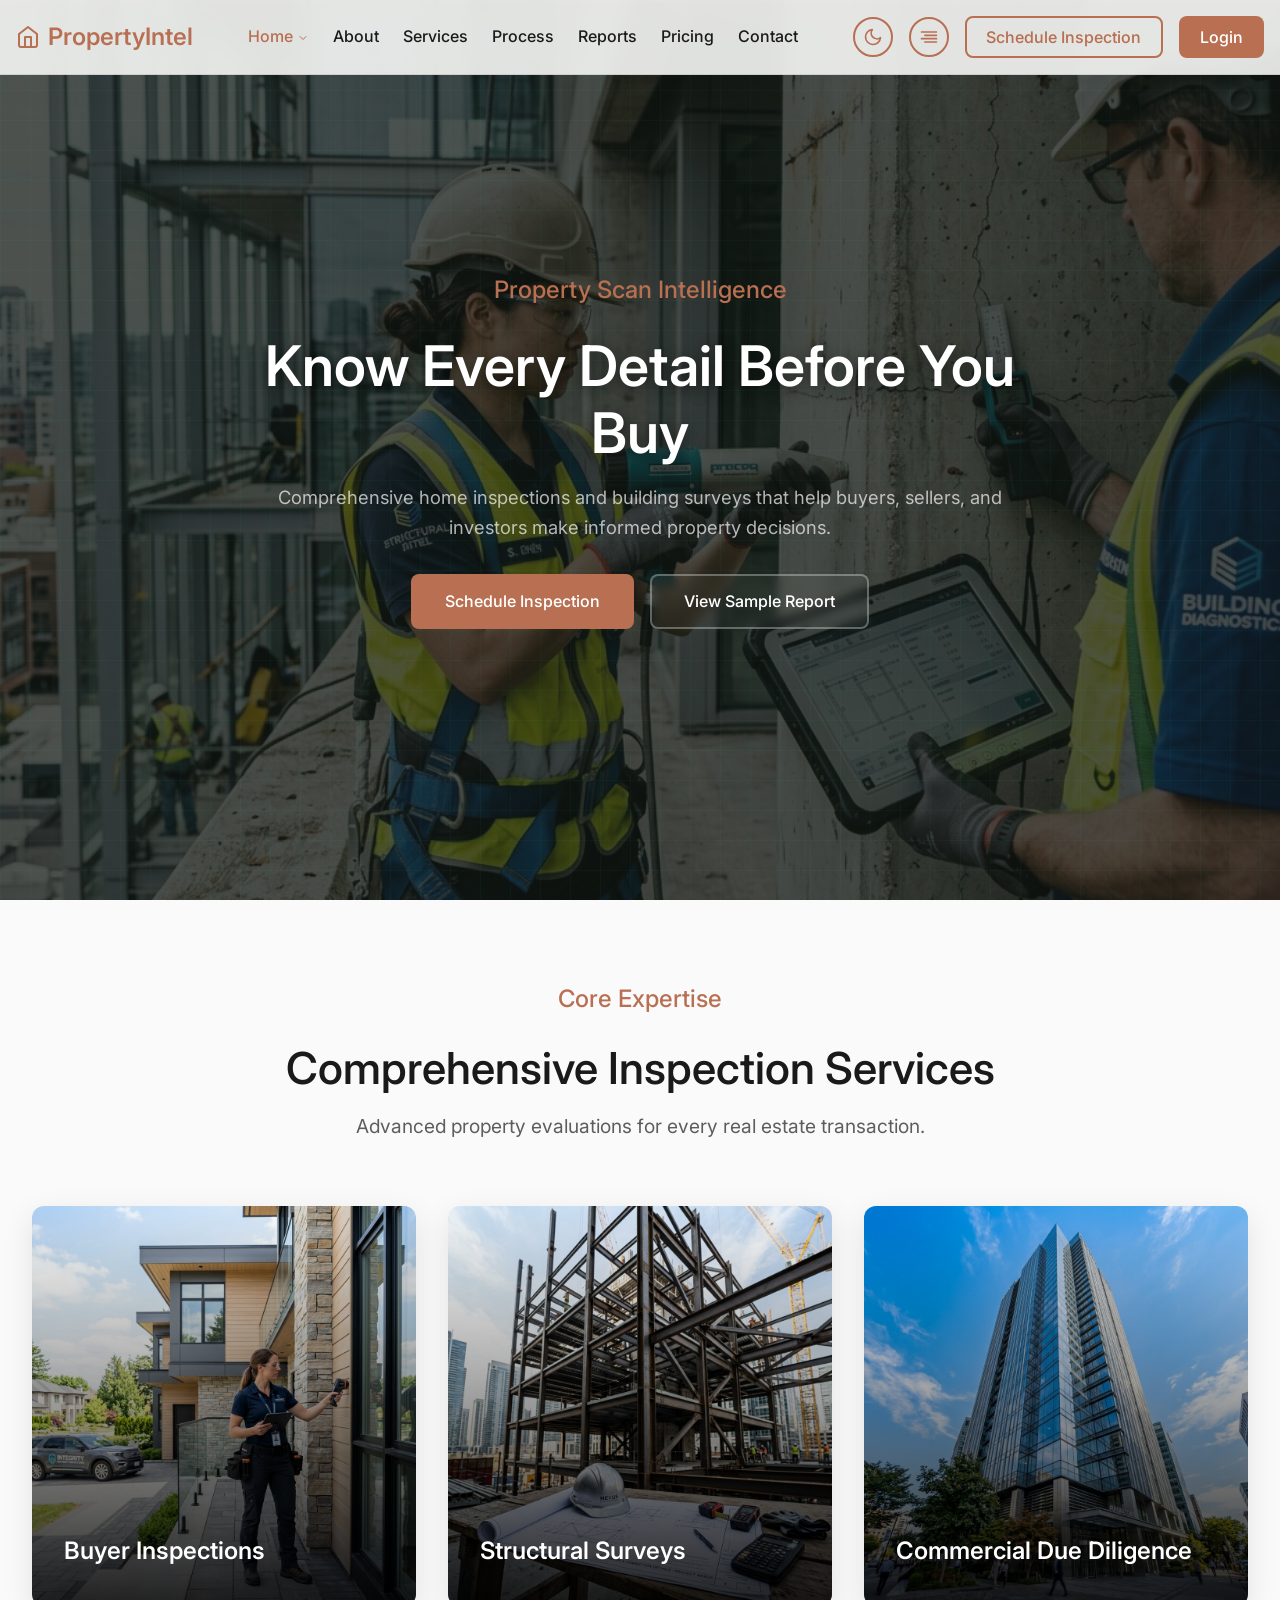
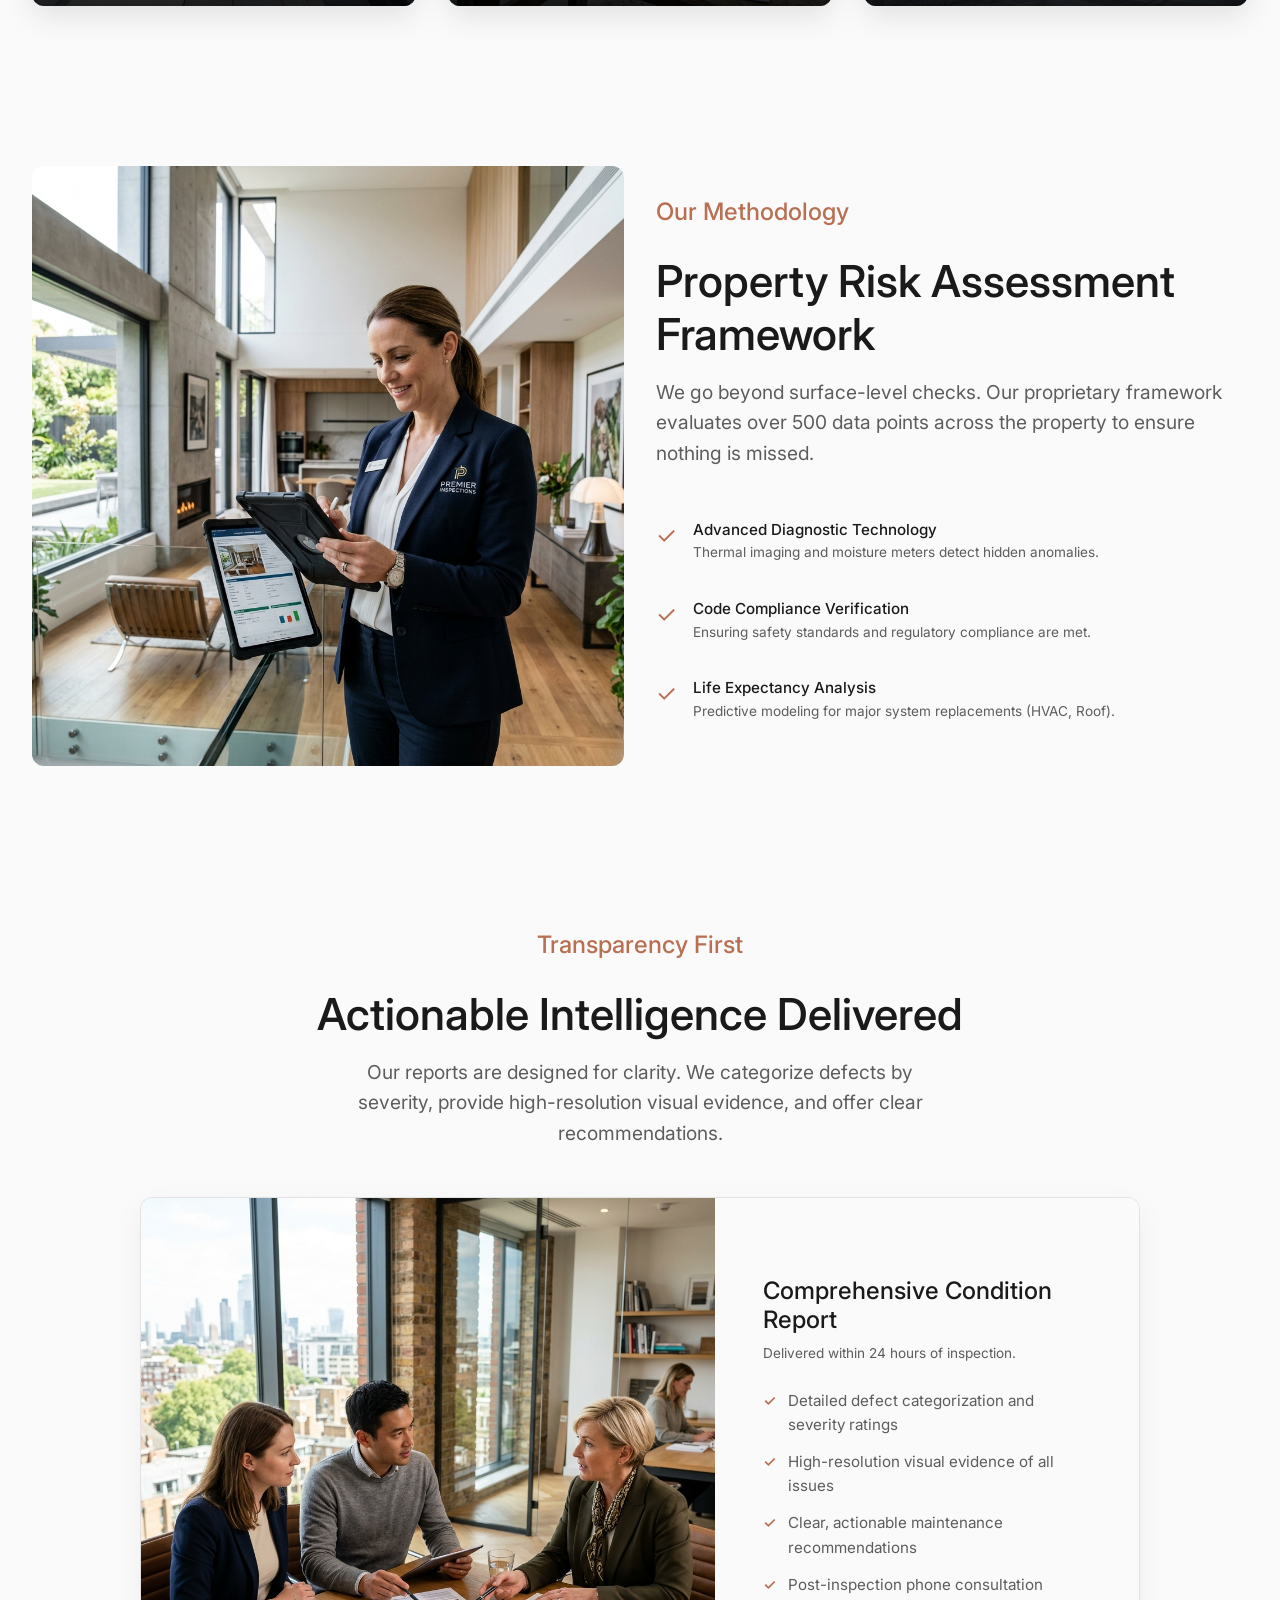
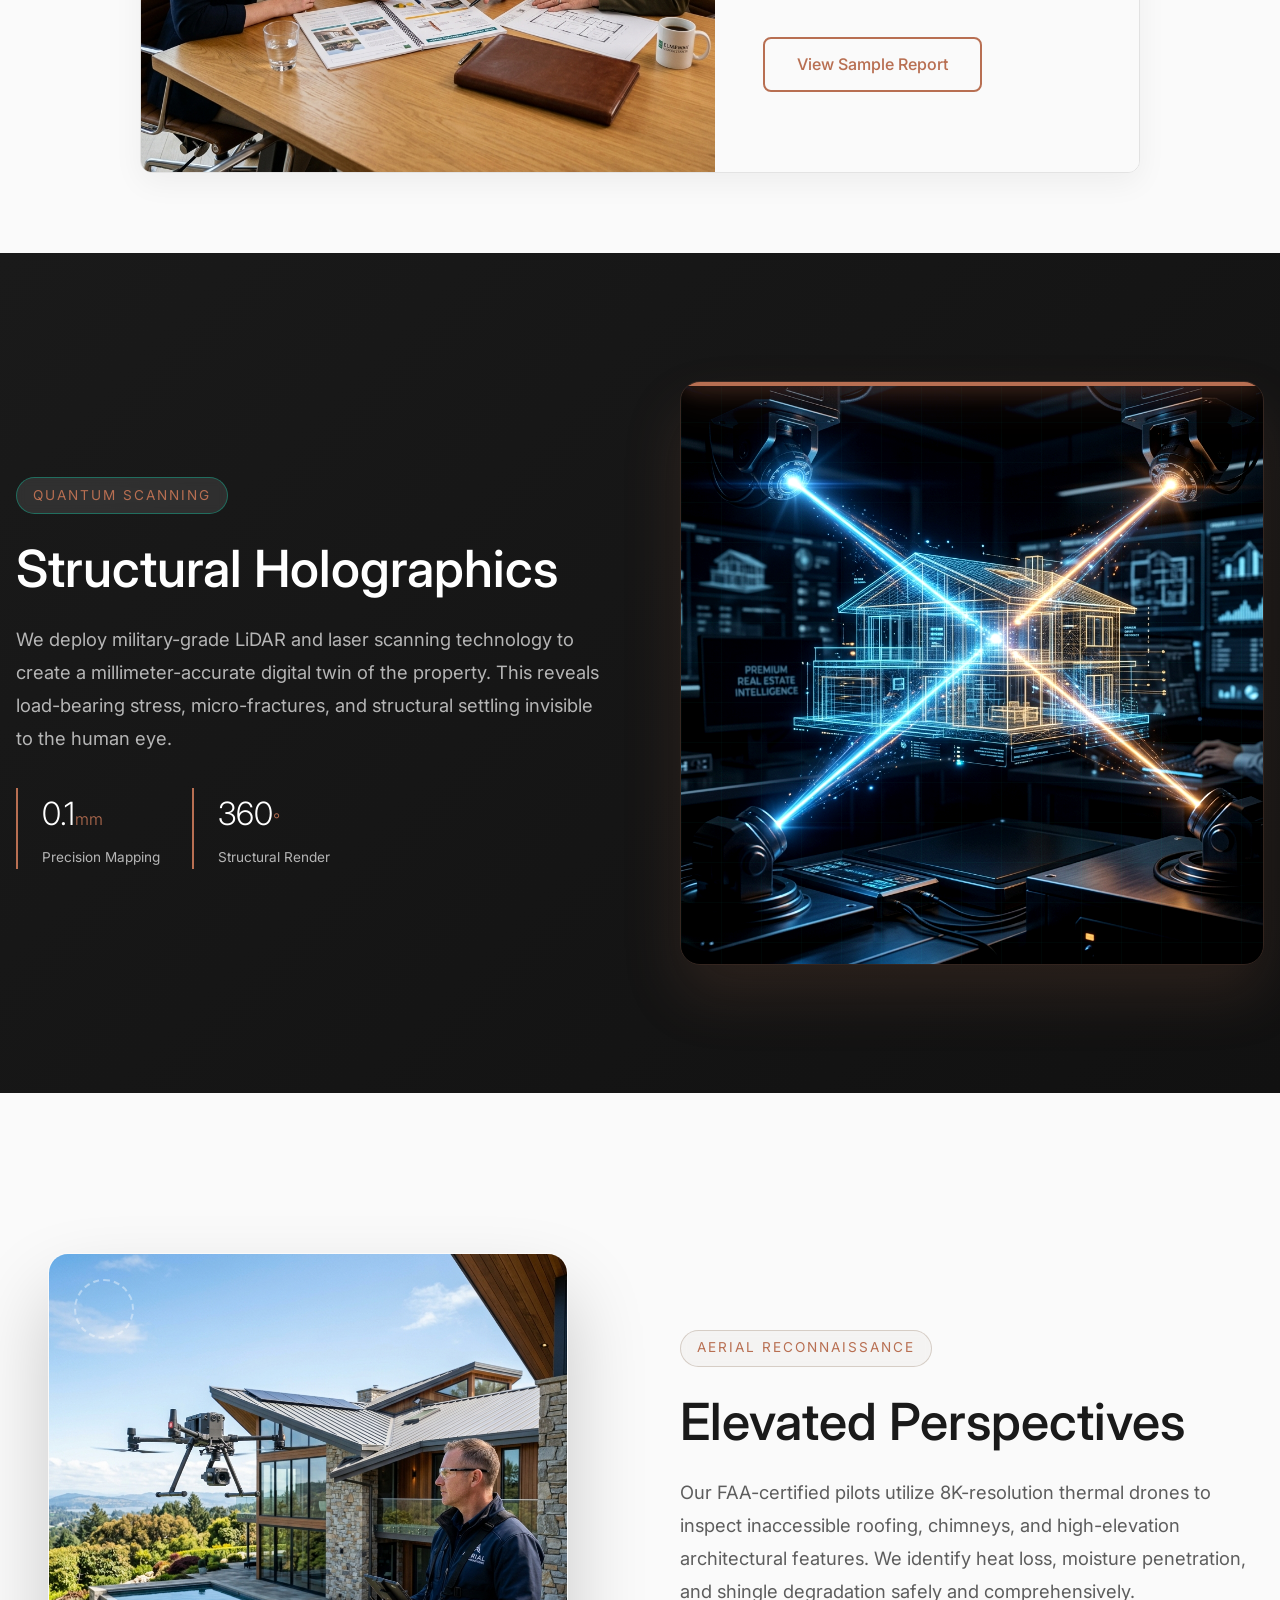
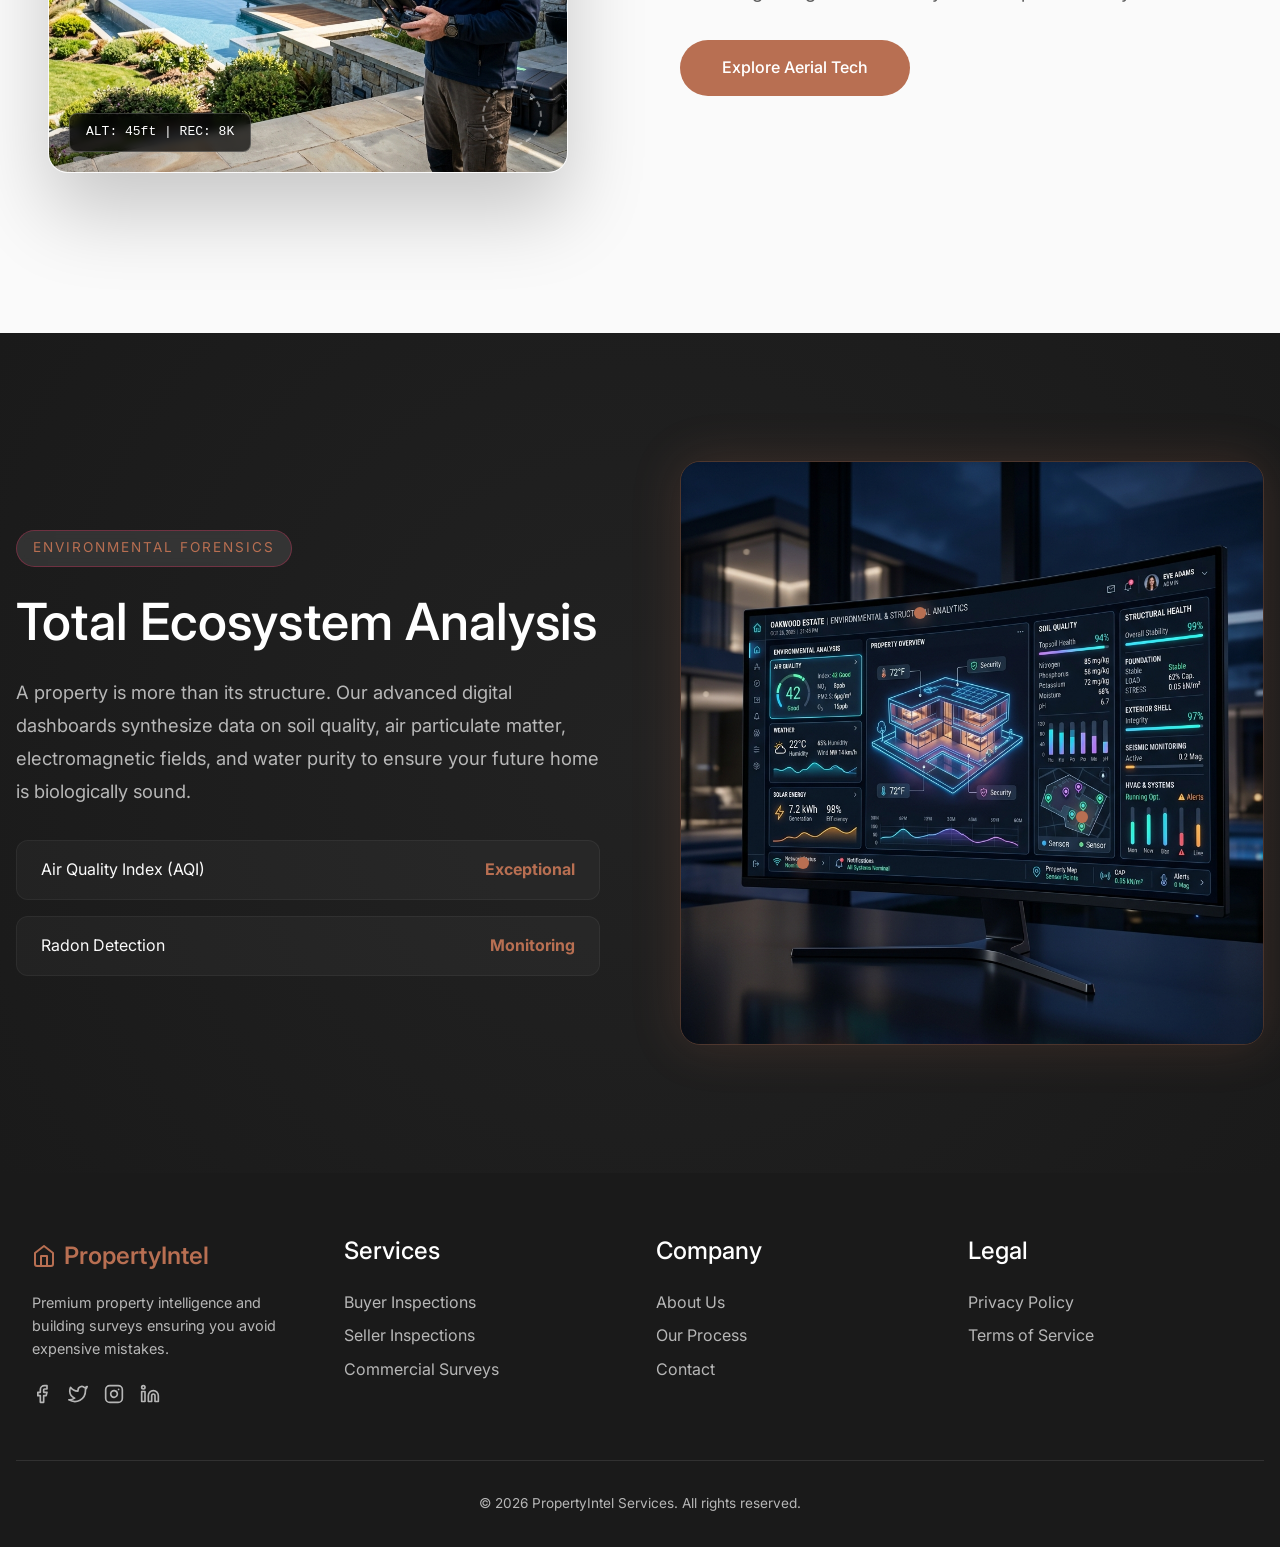
==== index.html @ 77ba8127 "Initial commit of Home Inspection & Building Survey Service website" ====
<!DOCTYPE html>
<html lang="en">
<head>
    <meta charset="UTF-8">
    <meta name="viewport" content="width=device-width, initial-scale=1.0">
    <title>Home Inspection & Building Survey Service | Premium Intelligence</title>
    <meta name="description" content="Comprehensive home inspections and building surveys helping buyers, sellers, and investors make informed property decisions.">
    <link rel="stylesheet" href="assets/css/style.css?v=2">
    <link rel="stylesheet" href="assets/css/dark-mode.css">
    <link rel="stylesheet" href="assets/css/rtl.css">
    <link rel="icon" type="image/svg+xml" href="assets/images/favicon.svg">
</head>
<body>

    <!-- Premium Floating Navbar -->
    <nav class="navbar">
        <div class="container">
            <a href="index.html" class="navbar-brand">
                <svg width="24" height="24" viewBox="0 0 24 24" fill="none" stroke="currentColor" stroke-width="2" stroke-linecap="round" stroke-linejoin="round">
                    <path d="M3 9l9-7 9 7v11a2 2 0 0 1-2 2H5a2 2 0 0 1-2-2z"></path>
                    <polyline points="9 22 9 12 15 12 15 22"></polyline>
                </svg>
                PropertyIntel
            </a>
            <ul class="nav-links">
                <li class="dropdown">
                    <a href="#" onclick="event.preventDefault();" style="color: var(--property-sage);">
                        Home
                        <svg width="12" height="12" viewBox="0 0 24 24" fill="none" stroke="currentColor" stroke-width="2" stroke-linecap="round" stroke-linejoin="round" style="margin-top:2px;"><polyline points="6 9 12 15 18 9"></polyline></svg>
                    </a>
                    <ul class="dropdown-menu">
                        <li><a href="index.html" style="color: var(--property-sage);">Home 1</a></li>
                        <li><a href="home-2.html">Home 2</a></li>
                    </ul>
                </li>
                <li><a href="about.html">About</a></li>
                <li><a href="services.html">Services</a></li>
                <li><a href="inspection-process.html">Process</a></li>
                <li><a href="sample-reports.html">Reports</a></li>
                <li><a href="pricing.html">Pricing</a></li>
                <li><a href="contact.html">Contact</a></li>
                <li class="mobile-only-toggles" style="display: flex; gap: 1.5rem; justify-content: center; margin-top: 1rem; padding-top: 1rem; border-top: 1px solid var(--border);">
                    <button class="btn btn-secondary btn-icon theme-toggle" title="Toggle Dark Mode" style="border: 1px solid var(--border);">
                        <svg width="24" height="24" viewBox="0 0 24 24" fill="none" stroke="currentColor" stroke-width="2" stroke-linecap="round" stroke-linejoin="round" class="icon-moon"><path d="M21 12.79A9 9 0 1 1 11.21 3 7 7 0 0 0 21 12.79z"></path></svg>
                        <svg width="24" height="24" viewBox="0 0 24 24" fill="none" stroke="currentColor" stroke-width="2" stroke-linecap="round" stroke-linejoin="round" class="icon-sun"><circle cx="12" cy="12" r="5"></circle><line x1="12" y1="1" x2="12" y2="3"></line><line x1="12" y1="21" x2="12" y2="23"></line><line x1="4.22" y1="4.22" x2="5.64" y2="5.64"></line><line x1="18.36" y1="18.36" x2="19.78" y2="19.78"></line><line x1="1" y1="12" x2="3" y2="12"></line><line x1="21" y1="12" x2="23" y2="12"></line><line x1="4.22" y1="19.78" x2="5.64" y2="18.36"></line><line x1="18.36" y1="5.64" x2="19.78" y2="4.22"></line></svg>
                    </button>
                    <button class="btn btn-secondary btn-icon rtl-toggle" title="Toggle RTL" style="border: 1px solid var(--border);">
                        <svg width="24" height="24" viewBox="0 0 24 24" fill="none" stroke="currentColor" stroke-width="2" stroke-linecap="round" stroke-linejoin="round" class="icon-rtl"><line x1="21" y1="10" x2="7" y2="10"></line><line x1="21" y1="6" x2="3" y2="6"></line><line x1="21" y1="14" x2="3" y2="14"></line><line x1="21" y1="18" x2="7" y2="18"></line></svg>
                        <svg width="24" height="24" viewBox="0 0 24 24" fill="none" stroke="currentColor" stroke-width="2" stroke-linecap="round" stroke-linejoin="round" class="icon-ltr"><line x1="3" y1="10" x2="17" y2="10"></line><line x1="3" y1="6" x2="21" y2="6"></line><line x1="3" y1="14" x2="21" y2="14"></line><line x1="3" y1="18" x2="17" y2="18"></line></svg>
                    </button>
                </li>
                <li class="mobile-only-cta" style="margin-top: 1rem; margin-bottom: 1rem;">
                    <a href="schedule-inspection.html" class="btn btn-secondary" style="width: 100%; text-align: center; margin-bottom: 0.5rem;">Schedule Inspection</a>
                    <a href="login.html" class="btn btn-primary" style="width: 100%; text-align: center;">Login</a>
                </li>
            </ul>
                        <div class="nav-actions">
                <button id="theme-toggle" class="btn btn-secondary btn-icon" title="Toggle Dark Mode">
                    <svg width="20" height="20" viewBox="0 0 24 24" fill="none" stroke="currentColor" stroke-width="2" stroke-linecap="round" stroke-linejoin="round" class="icon-moon"><path d="M21 12.79A9 9 0 1 1 11.21 3 7 7 0 0 0 21 12.79z"></path></svg>
                    <svg width="20" height="20" viewBox="0 0 24 24" fill="none" stroke="currentColor" stroke-width="2" stroke-linecap="round" stroke-linejoin="round" class="icon-sun"><circle cx="12" cy="12" r="5"></circle><line x1="12" y1="1" x2="12" y2="3"></line><line x1="12" y1="21" x2="12" y2="23"></line><line x1="4.22" y1="4.22" x2="5.64" y2="5.64"></line><line x1="18.36" y1="18.36" x2="19.78" y2="19.78"></line><line x1="1" y1="12" x2="3" y2="12"></line><line x1="21" y1="12" x2="23" y2="12"></line><line x1="4.22" y1="19.78" x2="5.64" y2="18.36"></line><line x1="18.36" y1="5.64" x2="19.78" y2="4.22"></line></svg>
                </button>
                <button id="rtl-toggle" class="btn btn-secondary btn-icon" title="Toggle RTL">
                    <svg width="20" height="20" viewBox="0 0 24 24" fill="none" stroke="currentColor" stroke-width="2" stroke-linecap="round" stroke-linejoin="round" class="icon-rtl"><line x1="21" y1="10" x2="7" y2="10"></line><line x1="21" y1="6" x2="3" y2="6"></line><line x1="21" y1="14" x2="3" y2="14"></line><line x1="21" y1="18" x2="7" y2="18"></line></svg>
                    <svg width="20" height="20" viewBox="0 0 24 24" fill="none" stroke="currentColor" stroke-width="2" stroke-linecap="round" stroke-linejoin="round" class="icon-ltr"><line x1="3" y1="10" x2="17" y2="10"></line><line x1="3" y1="6" x2="21" y2="6"></line><line x1="3" y1="14" x2="21" y2="14"></line><line x1="3" y1="18" x2="17" y2="18"></line></svg>
                </button>
                <a href="schedule-inspection.html" class="btn btn-secondary">Schedule Inspection</a>
                <a href="login.html" class="btn btn-primary">Login</a>
                <button class="menu-toggle">☰</button>
            </div>
        </div>
    </nav>

    <!-- Hero Section -->
    <section class="hero-section" style="position: relative; padding: 10rem 0; display: flex; align-items: center; justify-content: center; overflow: hidden; background-color: var(--slate-charcoal);">
        <!-- Animated Background Image -->
        <div style="position: absolute; inset: 0; background-image: url('assets/images/structural_survey_1781869583652.png'); background-size: cover; background-position: center; animation: kenBurns 25s linear infinite alternate; z-index: 0;"></div>
        
        <!-- Dark Overlay for text readability -->
        <div style="position: absolute; inset: 0; background: rgba(18, 24, 21, 0.75); z-index: 1;"></div>
        
        <!-- Animated Scanner & Data Grid -->
        <div style="position: absolute; inset: 0; background: linear-gradient(rgba(0,255,204,0.03) 1px, transparent 1px), linear-gradient(90deg, rgba(0,255,204,0.03) 1px, transparent 1px); background-size: 30px 30px; animation: gridMove 20s linear infinite; z-index: 1; pointer-events: none;"></div>
        <div style="position: absolute; top: 0; left: 0; width: 100%; height: 3px; background: rgba(184, 111, 82, 0.2); box-shadow: 0 0 20px rgba(184, 111, 82, 0.4); animation: scanLine 8s ease-in-out infinite; z-index: 1; pointer-events: none;"></div>

        <div class="container" style="position: relative; z-index: 2; text-align: center; max-width: 800px;">
            <div class="hero-content">
                <span class="subheading" style="color: var(--copper-clay); border-color: var(--copper-clay);">Property Scan Intelligence</span>
                <h1 style="color: #ffffff; text-shadow: 0 4px 15px rgba(0,0,0,0.5);">Know Every Detail Before You Buy</h1>
                <p style="color: var(--soft-stone); font-size: 1.15rem; margin-bottom: 2rem;">Comprehensive home inspections and building surveys that help buyers, sellers, and investors make informed property decisions.</p>
                <div class="card-actions" style="margin-top: 2rem; justify-content: center; display: flex; gap: 1rem;">
                    <a href="schedule-inspection.html" class="btn btn-primary">Schedule Inspection</a>
                    <a href="sample-reports.html" class="btn btn-secondary" style="border-color: rgba(255,255,255,0.3); color: #fff; background: rgba(255,255,255,0.05); backdrop-filter: blur(5px);">View Sample Report</a>
                </div>
            </div>
        </div>
    </section>

    <!-- Inspection Services Overview -->
    <section class="bg-secondary" id="services">
        <div class="container">
            <div class="text-center" style="margin-bottom: 4rem;">
                <span class="subheading">Core Expertise</span>
                <h2>Comprehensive Inspection Services</h2>
                <p>Advanced property evaluations for every real estate transaction.</p>
            </div>
            <div class="grid grid-3 odd-cards">
                <div class="premium-card">
                    <img src="assets/images/buyer_inspection.png" alt="Buyer Inspections" class="premium-card-bg">
                    <div class="premium-card-overlay"></div>
                    <div class="premium-card-content">
                        <h4 class="premium-card-title">Buyer Inspections</h4>
                        <div class="premium-card-reveal">
                            <p class="premium-card-text">Uncover hidden defects before finalizing your purchase with our deep-dive property condition assessments.</p>
                            <a href="service-details.html" class="btn premium-btn-outline">Learn More</a>
                        </div>
                    </div>
                </div>
                <div class="premium-card">
                    <img src="assets/images/structural_survey.png" alt="Structural Surveys" class="premium-card-bg">
                    <div class="premium-card-overlay"></div>
                    <div class="premium-card-content">
                        <h4 class="premium-card-title">Structural Surveys</h4>
                        <div class="premium-card-reveal">
                            <p class="premium-card-text">Detailed analysis of foundation, roofing, and load-bearing elements by certified structural experts.</p>
                            <a href="service-details.html" class="btn premium-btn-outline">Learn More</a>
                        </div>
                    </div>
                </div>
                <div class="premium-card">
                    <img src="assets/images/commercial_due_diligence.png" alt="Commercial Due Diligence" class="premium-card-bg">
                    <div class="premium-card-overlay"></div>
                    <div class="premium-card-content">
                        <h4 class="premium-card-title">Commercial Due Diligence</h4>
                        <div class="premium-card-reveal">
                            <p class="premium-card-text">Comprehensive risk assessment for investors and corporate property acquisitions.</p>
                            <a href="service-details.html" class="btn premium-btn-outline">Learn More</a>
                        </div>
                    </div>
                </div>
            </div>
        </div>
    </section>

    <!-- Property Risk Assessment Framework -->
    <section>
        <div class="container grid grid-2" style="align-items: stretch;">
            <div class="animate-on-scroll" style="position: relative; border-radius: var(--border-radius); overflow: hidden; min-height: 400px; height: 100%;">
                <img src="assets/images/inspector_tablet_1781869563510.png" alt="Inspector Reviewing Data" style="width: 100%; height: 100%; object-fit: cover;">
            </div>
            <div style="display: flex; flex-direction: column; justify-content: center;">
                <span class="subheading">Our Methodology</span>
                <h2>Property Risk Assessment Framework</h2>
                <p>We go beyond surface-level checks. Our proprietary framework evaluates over 500 data points across the property to ensure nothing is missed.</p>
                <ul class="methodology-list" style="list-style: none; margin-top: 2rem;">
                    <li style="margin-bottom: 1rem; display: flex; gap: 1rem; align-items: flex-start;">
                        <span style="color: var(--property-sage); font-size: 1.5rem;">✓</span>
                        <div>
                            <span class="label">Advanced Diagnostic Technology</span>
                            <p class="caption">Thermal imaging and moisture meters detect hidden anomalies.</p>
                        </div>
                    </li>
                    <li style="margin-bottom: 1rem; display: flex; gap: 1rem; align-items: flex-start;">
                        <span style="color: var(--property-sage); font-size: 1.5rem;">✓</span>
                        <div>
                            <span class="label">Code Compliance Verification</span>
                            <p class="caption">Ensuring safety standards and regulatory compliance are met.</p>
                        </div>
                    </li>
                    <li style="display: flex; gap: 1rem; align-items: flex-start;">
                        <span style="color: var(--property-sage); font-size: 1.5rem;">✓</span>
                        <div>
                            <span class="label">Life Expectancy Analysis</span>
                            <p class="caption">Predictive modeling for major system replacements (HVAC, Roof).</p>
                        </div>
                    </li>
                </ul>
            </div>
        </div>
    </section>

    <!-- Sample Report Showcase -->
    <section class="bg-secondary text-center">
        <div class="container">
            <span class="subheading">Transparency First</span>
            <h2>Actionable Intelligence Delivered</h2>
            <p style="max-width: 600px; margin: 0 auto 3rem auto;">Our reports are designed for clarity. We categorize defects by severity, provide high-resolution visual evidence, and offer clear recommendations.</p>
            <div style="border: 1px solid var(--border); border-radius: var(--border-radius); overflow: hidden; max-width: 1000px; margin: 0 auto; box-shadow: 0 10px 30px rgba(0,0,0,0.05); display: flex; flex-wrap: wrap; align-items: stretch;">
                <div style="flex: 1 1 500px; min-height: 300px;">
                    <img src="assets/images/buyers_review_1781869599172.png" alt="Report Review" style="width: 100%; height: 100%; object-fit: cover; display: block;">
                </div>
                <div class="report-content" style="flex: 1 1 350px; background: var(--card-background); padding: 3rem; display: flex; flex-direction: column; justify-content: center;">
                    <h4 style="margin: 0 0 0.5rem 0; font-size: 1.5rem;">Comprehensive Condition Report</h4>
                    <p class="caption" style="margin-bottom: 1.5rem;">Delivered within 24 hours of inspection.</p>
                    <ul class="methodology-list" style="list-style: none; margin-bottom: 2.5rem; padding: 0; display: flex; flex-direction: column; gap: 0.8rem; color: var(--text-secondary); font-size: 0.95rem;">
                        <li style="display: flex; align-items: flex-start; gap: 0.75rem;"><span style="color: var(--property-sage); font-weight: 550;">✓</span> Detailed defect categorization and severity ratings</li>
                        <li style="display: flex; align-items: flex-start; gap: 0.75rem;"><span style="color: var(--property-sage); font-weight: 550;">✓</span> High-resolution visual evidence of all issues</li>
                        <li style="display: flex; align-items: flex-start; gap: 0.75rem;"><span style="color: var(--property-sage); font-weight: 550;">✓</span> Clear, actionable maintenance recommendations</li>
                        <li style="display: flex; align-items: flex-start; gap: 0.75rem;"><span style="color: var(--property-sage); font-weight: 550;">✓</span> Post-inspection phone consultation</li>
                    </ul>
                    <a href="sample-reports.html" class="btn btn-secondary">View Sample Report</a>
                </div>
            </div>
        </div>
    </section>

    <!-- Premium Animations for New Sections -->
    <style>
        .premium-section-1 {
            padding: 8rem 0;
            background: linear-gradient(135deg, #1A1A1A 0%, #111 100%);
            position: relative;
            overflow: hidden;
            color: #FAFAFA;
        }
        .premium-section-2 {
            padding: 8rem 0;
            background: var(--secondary-background);
            position: relative;
            overflow: hidden;
        }
        .premium-section-3 {
            padding: 8rem 0;
            background: radial-gradient(circle at center, #222 0%, #1A1A1A 100%);
            position: relative;
            overflow: hidden;
            color: #FAFAFA;
        }
        
        /* Unique Animation 1: Laser Scan */
        .laser-scan-container {
            position: relative;
            border-radius: 20px;
            overflow: hidden;
            box-shadow: 0 30px 60px rgba(184, 111, 82, 0.15);
            border: 1px solid rgba(184, 111, 82, 0.2);
        }
        .laser-line {
            position: absolute;
            top: 0;
            left: 0;
            width: 100%;
            height: 4px;
            background: var(--copper-clay);
            box-shadow: 0 0 20px var(--copper-clay), 0 0 40px var(--copper-clay);
            animation: laserSweep 4s ease-in-out infinite alternate;
            z-index: 2;
        }
        @keyframes laserSweep {
            0% { top: 0; opacity: 0; }
            10% { opacity: 1; }
            90% { opacity: 1; }
            100% { top: 100%; opacity: 0; }
        }

        /* Unique Animation 2: Drone Float */
        .drone-float-container {
            position: relative;
            border-radius: 20px;
            overflow: hidden;
            box-shadow: 0 40px 80px rgba(0,0,0,0.2);
            animation: droneHover 6s ease-in-out infinite;
            border: 1px solid rgba(255, 255, 255, 0.05);
        }
        @keyframes droneHover {
            0%, 100% { transform: translateY(0) rotate(0deg); }
            50% { transform: translateY(-20px) rotate(1deg); }
        }
        .propeller-spin {
            position: absolute;
            width: 60px;
            height: 60px;
            border: 2px dashed rgba(255,255,255,0.4);
            border-radius: 50%;
            animation: spin 0.5s linear infinite;
            pointer-events: none;
        }
        @keyframes spin { 100% { transform: rotate(360deg); } }

        /* Unique Animation 3: Dashboard Pulse */
        .dashboard-pulse-container {
            position: relative;
            border-radius: 20px;
            overflow: hidden;
            box-shadow: 0 0 50px rgba(184, 111, 82, 0.2);
            border: 1px solid rgba(184, 111, 82, 0.3);
            animation: dashboardBreathe 4s infinite alternate;
        }
        @keyframes dashboardBreathe {
            0% { box-shadow: 0 0 30px rgba(184, 111, 82, 0.1); transform: scale(0.99); }
            100% { box-shadow: 0 0 80px rgba(184, 111, 82, 0.4); transform: scale(1.01); }
        }
        .data-node {
            position: absolute;
            width: 12px;
            height: 12px;
            background: var(--copper-clay);
            border-radius: 50%;
            box-shadow: 0 0 15px var(--copper-clay);
            animation: nodePulse 2s infinite;
        }
        @keyframes nodePulse {
            0%, 100% { transform: scale(1); opacity: 0.5; }
            50% { transform: scale(1.5); opacity: 1; }
        }

        .badge-premium {
            display: inline-block;
            padding: 0.4rem 1rem;
            background: rgba(255, 255, 255, 0.1);
            border: 1px solid rgba(255, 255, 255, 0.2);
            border-radius: 50px;
            font-size: 0.85rem;
            letter-spacing: 2px;
            text-transform: uppercase;
            margin-bottom: 1.5rem;
            backdrop-filter: blur(5px);
        }
    </style>

    <!-- Unique Section 1: Holographic Structural Scan -->
    <section class="premium-section-1">
        <div class="container grid grid-2" style="align-items: center; gap: 5rem;">
            <div>
                <span class="badge-premium" style="color: var(--copper-clay); border-color: rgba(0,255,204,0.3);">Quantum Scanning</span>
                <h2 style="font-size: clamp(2.5rem, 4vw, 3.5rem); margin-bottom: 1.5rem; color: #fff;">Structural Holographics</h2>
                <p style="font-size: 1.15rem; line-height: 1.8; color: var(--soft-stone); margin-bottom: 2rem;">
                    We deploy military-grade LiDAR and laser scanning technology to create a millimeter-accurate digital twin of the property. This reveals load-bearing stress, micro-fractures, and structural settling invisible to the human eye.
                </p>
                <div class="stats-container" style="display: flex; gap: 2rem;">
                    <div style="border-left: 2px solid var(--copper-clay); padding-left: 1.5rem;">
                        <div style="font-size: 2rem; color: #fff; margin-bottom: 0.5rem; font-weight: 300;">0.1<span style="font-size: 1rem; color: var(--copper-clay);">mm</span></div>
                        <div class="caption" style="color: var(--soft-stone);">Precision Mapping</div>
                    </div>
                    <div style="border-left: 2px solid var(--copper-clay); padding-left: 1.5rem;">
                        <div style="font-size: 2rem; color: #fff; margin-bottom: 0.5rem; font-weight: 300;">360<span style="font-size: 1rem; color: var(--copper-clay);">°</span></div>
                        <div class="caption" style="color: var(--soft-stone);">Structural Render</div>
                    </div>
                </div>
            </div>
            <div class="laser-scan-container">
                <div class="laser-line"></div>
                <img src="assets/images/hologram_house_scan.png" alt="Holographic House Scan" style="width: 100%; display: block; filter: contrast(1.1);">
                <!-- Animated Grid Overlay -->
                <div style="position: absolute; inset: 0; background: linear-gradient(rgba(0,255,204,0.1) 1px, transparent 1px), linear-gradient(90deg, rgba(0,255,204,0.1) 1px, transparent 1px); background-size: 40px 40px; pointer-events: none; opacity: 0.3;"></div>
            </div>
        </div>
    </section>

    <!-- Unique Section 2: Aerial Drone Recon -->
    <section class="premium-section-2">
        <div class="container grid grid-2" style="align-items: center; gap: 5rem;">
            <div style="order: 2;">
                <span class="badge-premium" style="color: var(--copper-clay); border-color: rgba(144,116,92,0.3); background: rgba(144,116,92,0.05);">Aerial Reconnaissance</span>
                <h2 style="font-size: clamp(2.5rem, 4vw, 3.5rem); margin-bottom: 1.5rem;">Elevated Perspectives</h2>
                <p style="font-size: 1.15rem; line-height: 1.8; color: var(--text-secondary); margin-bottom: 2rem;">
                    Our FAA-certified pilots utilize 8K-resolution thermal drones to inspect inaccessible roofing, chimneys, and high-elevation architectural features. We identify heat loss, moisture penetration, and shingle degradation safely and comprehensively.
                </p>
                <a href="service-details.html" class="btn btn-primary" style="padding: 1rem 2.5rem; border-radius: 50px;">Explore Aerial Tech</a>
            </div>
            <div style="order: 1; position: relative; padding: 2rem;">
                <div class="drone-float-container">
                    <img src="assets/images/drone_inspection.png" alt="Drone Inspection" style="width: 100%; display: block;">
                    <!-- Subtle UI Elements on Image -->
                    <div style="position: absolute; bottom: 20px; left: 20px; background: rgba(0,0,0,0.7); color: #fff; padding: 0.5rem 1rem; border-radius: 8px; font-family: monospace; border: 1px solid rgba(255,255,255,0.2); backdrop-filter: blur(4px);">ALT: 45ft | REC: 8K</div>
                </div>
                <!-- Decorative Propeller Animations -->
                <div class="propeller-spin" style="top: 10%; left: 10%;"></div>
                <div class="propeller-spin" style="bottom: 10%; right: 10%;"></div>
            </div>
        </div>
    </section>

    <!-- Unique Section 3: Environmental Forensics -->
    <section class="premium-section-3">
        <div class="container grid grid-2" style="align-items: center; gap: 5rem;">
            <div>
                <span class="badge-premium" style="color: var(--copper-clay); border-color: rgba(255,51,102,0.3);">Environmental Forensics</span>
                <h2 style="font-size: clamp(2.5rem, 4vw, 3.5rem); margin-bottom: 1.5rem; color: #fff;">Total Ecosystem Analysis</h2>
                <p style="font-size: 1.15rem; line-height: 1.8; color: var(--soft-stone); margin-bottom: 2rem;">
                    A property is more than its structure. Our advanced digital dashboards synthesize data on soil quality, air particulate matter, electromagnetic fields, and water purity to ensure your future home is biologically sound.
                </p>
                <div style="display: flex; flex-direction: column; gap: 1rem;">
                    <div style="background: rgba(255,255,255,0.03); padding: 1rem 1.5rem; border-radius: 12px; border: 1px solid rgba(255,255,255,0.05); display: flex; justify-content: space-between; align-items: center;">
                        <span>Air Quality Index (AQI)</span>
                        <span style="color: var(--copper-clay); font-weight: bold;">Exceptional</span>
                    </div>
                    <div style="background: rgba(255,255,255,0.03); padding: 1rem 1.5rem; border-radius: 12px; border: 1px solid rgba(255,255,255,0.05); display: flex; justify-content: space-between; align-items: center;">
                        <span>Radon Detection</span>
                        <span style="color: var(--copper-clay); font-weight: bold;">Monitoring</span>
                    </div>
                </div>
            </div>
            <div class="dashboard-pulse-container">
                <img src="assets/images/environmental_dashboard.png" alt="Environmental Dashboard" style="width: 100%; display: block;">
                <div class="data-node" style="top: 25%; left: 40%; animation-delay: 0s;"></div>
                <div class="data-node" style="top: 60%; right: 30%; animation-delay: 0.5s;"></div>
                <div class="data-node" style="bottom: 30%; left: 20%; animation-delay: 1s;"></div>
            </div>
        </div>
    </section>

    <!-- Footer -->
    <footer style="background: var(--slate-charcoal); color: #fff; padding: 4rem 1rem 2rem 1rem;">
        <div class="container grid grid-4">
            <div>
                <a href="index.html" class="navbar-brand" style="margin-bottom: 1rem; padding: 0;">
                    <svg width="24" height="24" viewBox="0 0 24 24" fill="none" stroke="currentColor" stroke-width="2" stroke-linecap="round" stroke-linejoin="round">
                        <path d="M3 9l9-7 9 7v11a2 2 0 0 1-2 2H5a2 2 0 0 1-2-2z"></path>
                        <polyline points="9 22 9 12 15 12 15 22"></polyline>
                    </svg>
                    PropertyIntel
                </a>
                <p style="color: var(--soft-stone); font-size: 0.9rem;">Premium property intelligence and building surveys ensuring you avoid expensive mistakes.</p>
                <div class="footer-socials" style="margin-top: 1.5rem; display: flex; gap: 1rem;">
                    <a href="#" class="footer-social-icon" style="color: var(--soft-stone); transition: color 0.3s ease, transform 0.3s ease; " onmouseover="this.style.color='#1877F2'; this.style.transform='translateY(-3px)'" onmouseout="this.style.color='var(--soft-stone)'; this.style.transform='translateY(0)'">
                        <svg width="20" height="20" viewBox="0 0 24 24" fill="none" stroke="currentColor" stroke-width="2" stroke-linecap="round" stroke-linejoin="round"><path d="M18 2h-3a5 5 0 0 0-5 5v3H7v4h3v8h4v-8h3l1-4h-4V7a1 1 0 0 1 1-1h3z"></path></svg>
                    </a>
                    <a href="#" class="footer-social-icon" style="color: var(--soft-stone); transition: color 0.3s ease, transform 0.3s ease; " onmouseover="this.style.color='#1DA1F2'; this.style.transform='translateY(-3px)'" onmouseout="this.style.color='var(--soft-stone)'; this.style.transform='translateY(0)'">
                        <svg width="20" height="20" viewBox="0 0 24 24" fill="none" stroke="currentColor" stroke-width="2" stroke-linecap="round" stroke-linejoin="round"><path d="M23 3a10.9 10.9 0 0 1-3.14 1.53 4.48 4.48 0 0 0-7.86 3v1A10.66 10.66 0 0 1 3 4s-4 9 5 13a11.64 11.64 0 0 1-7 2c9 5 20 0 20-11.5a4.5 4.5 0 0 0-.08-.83A7.72 7.72 0 0 0 23 3z"></path></svg>
                    </a>
                    <a href="#" class="footer-social-icon" style="color: var(--soft-stone); transition: color 0.3s ease, transform 0.3s ease; " onmouseover="this.style.color='#E1306C'; this.style.transform='translateY(-3px)'" onmouseout="this.style.color='var(--soft-stone)'; this.style.transform='translateY(0)'">
                        <svg width="20" height="20" viewBox="0 0 24 24" fill="none" stroke="currentColor" stroke-width="2" stroke-linecap="round" stroke-linejoin="round"><rect x="2" y="2" width="20" height="20" rx="5" ry="5"></rect><path d="M16 11.37A4 4 0 1 1 12.63 8 4 4 0 0 1 16 11.37z"></path><line x1="17.5" y1="6.5" x2="17.51" y2="6.5"></line></svg>
                    </a>
                    <a href="#" class="footer-social-icon" style="color: var(--soft-stone); transition: color 0.3s ease, transform 0.3s ease; " onmouseover="this.style.color='#0077b5'; this.style.transform='translateY(-3px)'" onmouseout="this.style.color='var(--soft-stone)'; this.style.transform='translateY(0)'">
                        <svg width="20" height="20" viewBox="0 0 24 24" fill="none" stroke="currentColor" stroke-width="2" stroke-linecap="round" stroke-linejoin="round"><path d="M16 8a6 6 0 0 1 6 6v7h-4v-7a2 2 0 0 0-2-2 2 2 0 0 0-2 2v7h-4v-7a6 6 0 0 1 6-6z"></path><rect x="2" y="9" width="4" height="12"></rect><circle cx="4" cy="4" r="2"></circle></svg>
                    </a>
                </div>
            </div>
            <div>
                <h5 style="color: #fff; margin-bottom: 1.5rem;">Services</h5>
                <ul style="list-style: none; padding: 0;">
                    <li style="margin-bottom: 0.5rem;"><a href="service-details.html" style="color: var(--soft-stone); text-decoration: none;">Buyer Inspections</a></li>
                    <li style="margin-bottom: 0.5rem;"><a href="service-details.html" style="color: var(--soft-stone); text-decoration: none;">Seller Inspections</a></li>
                    <li style="margin-bottom: 0.5rem;"><a href="service-details.html" style="color: var(--soft-stone); text-decoration: none;">Commercial Surveys</a></li>
                </ul>
            </div>
            <div>
                <h5 style="color: #fff; margin-bottom: 1.5rem;">Company</h5>
                <ul style="list-style: none; padding: 0;">
                    <li style="margin-bottom: 0.5rem;"><a href="about.html" style="color: var(--soft-stone); text-decoration: none;">About Us</a></li>
                    <li style="margin-bottom: 0.5rem;"><a href="inspection-process.html" style="color: var(--soft-stone); text-decoration: none;">Our Process</a></li>
                    <li style="margin-bottom: 0.5rem;"><a href="contact.html" style="color: var(--soft-stone); text-decoration: none;">Contact</a></li>
                </ul>
            </div>
            <div>
                <h5 style="color: #fff; margin-bottom: 1.5rem;">Legal</h5>
                <ul style="list-style: none; padding: 0;">
                    <li style="margin-bottom: 0.5rem;"><a href="#" style="color: var(--soft-stone); text-decoration: none;">Privacy Policy</a></li>
                    <li style="margin-bottom: 0.5rem;"><a href="#" style="color: var(--soft-stone); text-decoration: none;">Terms of Service</a></li>
                </ul>
            </div>
        </div>
        <div class="container" style="border-top: 1px solid rgba(255,255,255,0.1); margin-top: 3rem; padding-top: 2rem; text-align: center; color: var(--soft-stone); font-size: 0.85rem;">
            &copy; 2026 PropertyIntel Services. All rights reserved.
        </div>
    </footer>

    <script src="assets/js/main.js"></script>
</body>
</html>
---- assets/css/style.css ----
@import url('https://fonts.googleapis.com/css2?family=Inter:wght@400;450;500;520;540;580&display=swap');

:root {
  /* 3-Color System: #FAFAFA (Background/Light), #1A1A1A (Text/Dark), #B86F52 (Accent) */
  --primary-background: #FAFAFA;
  --secondary-background: #FAFAFA;
  --card-background: #FAFAFA;
  --property-sage: #B86F52; /* Accent */
  --slate-charcoal: #1A1A1A; /* Static Dark Background */
  --copper-clay: #B86F52; /* Accent */
  --soft-stone: rgba(250,250,250,0.7); /* Light text for dark backgrounds */
  --text-primary: #1A1A1A;
  --text-secondary: rgba(26,26,26,0.7);
  --border: rgba(26,26,26,0.1);
  
  /* Dimensions & Spacing */
  --section-padding: 5rem 1rem;
  --card-padding: 2rem;
  --border-radius: 12px;
  --transition: all 0.3s ease;
  --max-width: 1280px;
}

* {
  margin: 0;
  padding: 0;
  box-sizing: border-box;
}

html, body {
  font-family: 'Inter', sans-serif;
  background-color: var(--primary-background);
  color: var(--text-primary);
  line-height: 1.6;
  overflow-x: hidden;
  max-width: 100vw;
  transition: var(--transition);
}

/* Typography System */
h1, h2, h3, h4, h5, h6 {
  color: var(--text-primary);
  line-height: 1.2;
  margin-bottom: 1rem;
}

h1 {
  font-weight: 580;
  font-size: clamp(2.5rem, 5vw, 3.5rem);
}

h2 {
  font-weight: 540;
  font-size: clamp(2rem, 4vw, 2.75rem);
}

h3 {
  font-weight: 520;
  font-size: clamp(1.5rem, 3vw, 2.25rem);
}

h4, h5, h6 {
  font-weight: 500;
  font-size: clamp(1.2rem, 2vw, 1.5rem);
}

p {
  font-weight: 400; /* 400-430 range */
  font-size: clamp(0.9rem, 1.5vw, 1.2rem);
  color: var(--text-secondary);
  margin-bottom: 1rem;
}

.subheading {
  font-weight: 500; /* 450-500 range */
  font-size: clamp(1.1rem, 2vw, 1.5rem);
  color: var(--property-sage);
  margin-bottom: 1.5rem;
  display: block;
}

.caption {
  font-weight: 400;
  font-size: 0.85rem;
  color: var(--text-secondary);
}

.label {
  font-weight: 500;
  font-size: 0.95rem;
}

@keyframes kenBurns {
  0% { transform: scale(1); }
  100% { transform: scale(1.15); }
}

@keyframes scanLine {
  0% { top: 0; opacity: 0; }
  10% { opacity: 1; }
  90% { opacity: 1; }
  100% { top: 100%; opacity: 0; }
}

@keyframes gridMove {
  0% { background-position: 0 0; }
  100% { background-position: 30px 30px; }
}

/* Base Layout & Utilities */
.container {
  max-width: var(--max-width);
  margin: 0 auto;
  padding: 0 1rem;
}

section {
  padding: var(--section-padding);
}

.bg-secondary {
  background-color: var(--secondary-background);
}

.text-center {
  text-align: center;
}

/* Buttons */
.btn {
  display: inline-flex;
  justify-content: center;
  align-items: center;
  padding: 1rem 2rem;
  border-radius: 8px;
  text-decoration: none;
  font-weight: 520;
  font-size: 1rem;
  transition: var(--transition);
  cursor: pointer;
  border: 2px solid transparent;
  text-align: center;
  line-height: 1.2;
}

.btn-primary {
  background-color: var(--property-sage);
  color: #fff;
}

.btn-primary:hover {
  background-color: var(--text-primary);
  color: var(--primary-background);
}

.btn-secondary {
  background-color: transparent;
  border-color: var(--property-sage);
  color: var(--property-sage);
}

.btn-secondary:hover {
  background-color: var(--property-sage) !important;
  color: #fff !important;
  border-color: var(--property-sage) !important;
}

/* Navbar */
.mobile-only-toggles, .mobile-only-cta {
  display: none !important;
}

.navbar {
  position: fixed;
  top: 0;
  width: 100%;
  background: rgba(247, 248, 245, 0.9);
  backdrop-filter: blur(10px);
  border-bottom: 1px solid var(--border);
  z-index: 1000;
  padding: 1rem 0;
}

.navbar .container {
  display: flex;
  justify-content: space-between;
  align-items: center;
}

.navbar-brand {
  display: flex;
  align-items: center;
  gap: 0.5rem;
  text-decoration: none;
  color: var(--copper-clay) !important;
  font-weight: 580;
  font-size: 1.5rem;
}
.navbar-brand svg {
  stroke: var(--copper-clay) !important;
}

.nav-links {
  display: flex;
  gap: 1.5rem;
  list-style: none;
}

.nav-links a {
  text-decoration: none;
  color: var(--text-primary);
  font-weight: 500;
  transition: var(--transition);
}

.nav-links a:hover,
.nav-links a.active {
  color: var(--property-sage);
}

.nav-links a.active {
  font-weight: 580;
  position: relative;
}

.nav-links a.active::after {
  content: '';
  position: absolute;
  bottom: -4px;
  left: 0;
  width: 100%;
  height: 2px;
  background-color: var(--property-sage);
  border-radius: 2px;
}

.nav-links a {
  white-space: nowrap;
}

.nav-actions {
  display: flex;
  align-items: center;
  gap: 1rem;
  flex-wrap: nowrap;
}

.nav-actions .btn {
  padding: 0.6rem 1.2rem;
  white-space: nowrap;
}

.btn-icon {
  padding: 0.5rem !important;
  display: flex;
  align-items: center;
  justify-content: center;
  border-radius: 50%;
  width: 40px;
  height: 40px;
}

.btn-icon svg {
  width: 20px;
  height: 20px;
}

body[data-theme="dark"] .icon-moon { display: none; }
body[data-theme="dark"] .icon-sun { display: block; }
body:not([data-theme="dark"]) .icon-sun { display: none; }
body:not([data-theme="dark"]) .icon-moon { display: block; }

html[dir="rtl"] .icon-rtl { display: none; }
html[dir="rtl"] .icon-ltr { display: block; }
html:not([dir="rtl"]) .icon-ltr { display: none; }
html:not([dir="rtl"]) .icon-rtl { display: block; }

/* Mobile Menu Toggle */
.menu-toggle {
  display: none;
  cursor: pointer;
  background: none;
  border: none;
  font-size: 1.5rem;
  color: var(--text-primary);
}

/* Grid Systems */
.grid {
  display: grid;
  gap: 2rem;
}

.grid-2 { grid-template-columns: repeat(2, 1fr); }
.grid-3 { grid-template-columns: repeat(3, 1fr); }
.grid-4 { grid-template-columns: repeat(4, 1fr); }

/* Cards */
.card {
  background: var(--card-background);
  border: 1px solid var(--border);
  border-radius: var(--border-radius);
  padding: var(--card-padding);
  box-shadow: 0 4px 20px rgba(0,0,0,0.03);
  transition: var(--transition);
  display: flex;
  flex-direction: column;
  height: 100%;
  overflow: hidden;
}

.card:hover {
  transform: translateY(-5px);
  box-shadow: 0 10px 30px rgba(0,0,0,0.08);
  border-color: var(--property-sage);
}

.card.card-image-top {
  padding: 0;
}

.card-image {
  width: 100%;
  height: 240px;
  object-fit: cover;
  display: block;
}

.card-body {
  padding: var(--card-padding);
  display: flex;
  flex-direction: column;
  flex-grow: 1;
}

/* Premium Service Cards */
.premium-card {
  position: relative;
  overflow: hidden;
  border-radius: var(--border-radius);
  height: 400px;
  display: flex;
  flex-direction: column;
  justify-content: flex-end;
  box-shadow: 0 10px 30px rgba(0,0,0,0.1);
  transition: transform 0.4s ease, box-shadow 0.4s ease;
}

.premium-card:hover {
  transform: translateY(-8px);
  box-shadow: 0 20px 40px rgba(0,0,0,0.2);
}

.premium-card-bg {
  position: absolute;
  top: 0;
  left: 0;
  width: 100%;
  height: 100%;
  object-fit: cover;
  z-index: 1;
  transition: transform 0.7s cubic-bezier(0.25, 1, 0.5, 1);
}

.premium-card:hover .premium-card-bg {
  transform: scale(1.08);
}

.premium-card-overlay {
  position: absolute;
  top: 0;
  left: 0;
  width: 100%;
  height: 100%;
  background: linear-gradient(to top, rgba(0,0,0,0.85) 0%, rgba(0,0,0,0.3) 60%, rgba(0,0,0,0) 100%);
  z-index: 2;
  transition: background 0.4s ease;
}

.premium-card:hover .premium-card-overlay {
  background: linear-gradient(to top, rgba(0,0,0,0.95) 0%, rgba(0,0,0,0.4) 60%, rgba(0,0,0,0.1) 100%);
}

.premium-card-content {
  position: relative;
  z-index: 3;
  padding: 2.5rem 2rem;
  color: #fff;
}

.premium-card-title {
  color: #fff;
  font-size: 1.5rem;
  font-weight: 580;
  margin-bottom: 0;
  transition: transform 0.4s ease;
}

.premium-card-reveal {
  max-height: 0;
  opacity: 0;
  overflow: hidden;
  transform: translateY(20px);
  transition: all 0.4s ease;
}

.premium-card:hover .premium-card-reveal {
  max-height: 250px;
  opacity: 1;
  transform: translateY(0);
  margin-top: 1rem;
}

.premium-card-text {
  color: rgba(255, 255, 255, 0.85);
  font-size: 0.95rem;
  margin-bottom: 1.5rem;
  line-height: 1.6;
}

.premium-btn-outline {
  background: rgba(255, 255, 255, 0.1);
  border: 1px solid rgba(255, 255, 255, 0.4);
  color: #fff;
  width: 100%;
  backdrop-filter: blur(5px);
}

.premium-btn-outline:hover {
  background: #fff;
  color: var(--slate-charcoal);
  border-color: #fff;
}

.card-icon {
  font-size: 2.5rem;
  color: var(--copper-clay);
  margin-bottom: 1.5rem;
}

.card-title {
  margin-bottom: 1rem;
}

.card-text {
  flex-grow: 1;
}

.card-actions {
  margin-top: 1.5rem;
  display: flex;
  gap: 1rem;
}

/* Accordions (FAQ) */
details {
  background: var(--card-background);
  border: 1px solid var(--border);
  border-radius: 8px;
  margin-bottom: 1rem;
  overflow: hidden;
  transition: var(--transition);
}
summary {
  padding: 1.5rem 3rem 1.5rem 1.5rem;
  font-weight: 580;
  cursor: pointer;
  list-style: none;
  position: relative;
  outline: none;
  color: var(--text-primary);
}
summary::-webkit-details-marker {
  display: none;
}
summary::after {
  content: '+';
  position: absolute;
  right: 1.5rem;
  top: 50%;
  transform: translateY(-50%);
  font-size: 1.5rem;
  color: var(--property-sage);
  transition: transform 0.3s ease;
}
details[open] summary::after {
  transform: translateY(-50%) rotate(45deg);
}
details[open] summary {
  border-bottom: 1px solid var(--border);
}
.details-content {
  padding: 1.5rem;
  color: var(--text-secondary);
  line-height: 1.6;
}

/* RTL Support for FAQ */
[dir="rtl"] summary {
  padding: 1.5rem 1.5rem 1.5rem 3rem;
  text-align: right;
  unicode-bidi: isolate;
}

[dir="rtl"] summary::after {
  right: auto;
  left: 1.5rem;
}

[dir="rtl"] .details-content {
  text-align: right;
  unicode-bidi: isolate;
}

/* Blueprint / Structural Scan Animations */
@keyframes blueprintReveal {
  0% { opacity: 0; clip-path: inset(0 100% 0 0); }
  100% { opacity: 1; clip-path: inset(0 0 0 0); }
}

.animate-blueprint {
  animation: blueprintReveal 1.5s cubic-bezier(0.77, 0, 0.175, 1) forwards;
}

/* Interactive Blueprint Hotspots */
.hotspot-pulse {
  position: absolute;
  width: 20px;
  height: 20px;
  background: var(--copper-clay);
  border-radius: 50%;
  animation: hotspotPulse 2s infinite;
  box-shadow: 0 0 0 0 rgba(212, 163, 115, 0.7);
  cursor: pointer;
  z-index: 10;
}

@keyframes hotspotPulse {
  0% { transform: scale(0.95); box-shadow: 0 0 0 0 rgba(212, 163, 115, 0.7); }
  70% { transform: scale(1); box-shadow: 0 0 0 15px rgba(212, 163, 115, 0); }
  100% { transform: scale(0.95); box-shadow: 0 0 0 0 rgba(212, 163, 115, 0); }
}

/* Glassmorphism Float Card */
.glass-float-card {
  position: absolute;
  bottom: -2rem;
  left: -2rem;
  background: rgba(25, 25, 25, 0.6);
  backdrop-filter: blur(16px);
  -webkit-backdrop-filter: blur(16px);
  border: 1px solid rgba(255, 255, 255, 0.1);
  padding: 2rem;
  border-radius: var(--border-radius);
  color: #fff;
  max-width: 320px;
  animation: floatCard 6s ease-in-out infinite;
  box-shadow: 0 20px 40px rgba(0,0,0,0.4);
}

@keyframes floatCard {
  0% { transform: translateY(0px); }
  50% { transform: translateY(-15px); }
  100% { transform: translateY(0px); }
}

@media (max-width: 768px) {
  .glass-float-card {
    position: relative;
    left: auto;
    bottom: auto;
    right: auto;
    margin-top: -4rem;
    margin-left: 1rem;
    margin-right: 1rem;
    max-width: none;
    width: auto;
  }
}

@keyframes scanLine {
  0% { top: 0; opacity: 0.5; }
  50% { opacity: 1; }
  100% { top: 100%; opacity: 0.5; }
}

@keyframes pulseMarker {
  0% { box-shadow: 0 0 0 0 rgba(184, 111, 82, 0.4); }
  70% { box-shadow: 0 0 0 15px rgba(184, 111, 82, 0); }
  100% { box-shadow: 0 0 0 0 rgba(184, 111, 82, 0); }
}

.animate-blueprint {
  animation: blueprintReveal 2s cubic-bezier(0.77, 0, 0.175, 1) forwards;
}

.hero-section {
  padding-top: 8rem;
  min-height: 100vh;
  display: flex;
  align-items: center;
  position: relative;
  overflow: hidden;
}

.hero-visual {
  position: relative;
  width: 100%;
  height: 500px;
  background: var(--slate-charcoal);
  border-radius: var(--border-radius);
  overflow: hidden;
}

.hero-visual::after {
  content: '';
  position: absolute;
  left: 0;
  width: 100%;
  height: 2px;
  background: var(--copper-clay);
  animation: scanLine 3s linear infinite;
  box-shadow: 0 0 15px var(--copper-clay);
}

/* Responsive Rules */
.methodology-list {
  align-self: flex-start;
  text-align: left;
}
.report-content {
  align-items: flex-start;
  text-align: left;
}
.stats-container {
  justify-content: flex-start;
  text-align: left;
}
.card-list {
  display: flex;
  text-align: left;
}




@media (max-width: 1024px) {
  /* Tablet */
  .grid-3, .grid-4 {
    grid-template-columns: repeat(2, 1fr);
  }
  
  /* For odd number cards on tablet: 2x2 and remaining 1 centered */
  .grid.odd-cards > *:last-child:nth-child(odd) {
    grid-column: 1 / -1;
    max-width: 50%;
    margin: 0 auto;
  }
  
  body {
    text-align: center;
  }
  .methodology-list {
    align-self: center;
  }
  .report-content {
    align-items: center;
    text-align: center;
  }
  .stats-container {
    justify-content: center;
  }
  .card-list {
    display: inline-flex;
  }
  .card {
    text-align: center;
    align-items: center;
  }
  .card-actions {
    justify-content: center;
  }
}

/* Rotating Inspector Badge */
.rotating-badge {
  position: absolute;
  top: -2rem;
  right: -2rem;
  width: 120px;
  height: 120px;
  background: var(--copper-clay);
  border-radius: 50%;
  color: #fff;
  display: flex;
  align-items: center;
  justify-content: center;
  text-align: center;
  font-weight: 550;
  text-transform: uppercase;
  font-size: 0.75rem;
  letter-spacing: 1px;
  box-shadow: 0 10px 30px rgba(0,0,0,0.3);
  animation: rotateBadge 15s linear infinite;
  z-index: 5;
  border: 4px solid var(--card-background);
}

@keyframes rotateBadge {
  0% { transform: rotate(0deg); }
  100% { transform: rotate(360deg); }
}

/* Scanning Laser Effect */
.scan-laser-container {
  position: relative;
  border-radius: var(--border-radius);
  overflow: hidden;
  box-shadow: 0 20px 50px rgba(0,0,0,0.4);
}

.scan-laser {
  position: absolute;
  top: 0;
  left: 0;
  width: 100%;
  height: 3px;
  background: var(--property-sage);
  box-shadow: 0 0 15px 4px rgba(95, 116, 100, 0.6);
  z-index: 10;
  animation: laserScan 4s ease-in-out infinite;
}

@keyframes laserScan {
  0% { top: -10%; opacity: 0; }
  10% { opacity: 1; }
  90% { opacity: 1; }
  100% { top: 110%; opacity: 0; }
}

@media (max-width: 768px) {
  /* Mobile */
  .grid-2, .grid-3, .grid-4 {
    grid-template-columns: 1fr;
  }
  
  .grid.odd-cards > *:last-child:nth-child(odd) {
    max-width: 100%;
  }

  .card-actions {
    flex-direction: column;
    align-items: stretch;
  }
  .hero-content .card-actions {
    flex-direction: row;
    align-items: center;
  }
}

@media (max-width: 1024px) {
  .nav-links, .nav-actions .btn {
    display: none;
  }
  
  .mobile-only-toggles {
    display: flex !important;
  }
  
  .mobile-only-cta {
    display: block !important;
  }
  
  .menu-toggle {
    display: block;
  }
  
  .navbar-mobile-open .nav-links {
    display: flex;
    flex-direction: column;
    position: absolute;
    top: 100%;
    left: 0;
    width: 100%;
    background: var(--card-background);
    padding: 2rem;
    box-shadow: 0 10px 20px rgba(0,0,0,0.1);
    z-index: 1000;
  }
  
  .navbar-mobile-open .nav-actions .btn:not(.btn-icon) {
    display: none;
  }
}


/* Dropdown Styles */
.nav-links li.dropdown {
  position: relative;
}
.nav-links li.dropdown > a {
  display: flex;
  align-items: center;
  gap: 0.25rem;
}
.nav-links .dropdown-menu {
  position: absolute;
  top: 100%;
  left: 0;
  background: var(--card-background);
  border: 1px solid var(--border);
  border-radius: 8px;
  box-shadow: 0 10px 30px rgba(0,0,0,0.1);
  min-width: 180px;
  padding: 0.5rem 0;
  opacity: 0;
  visibility: hidden;
  transform: translateY(10px);
  transition: all 0.3s ease;
  z-index: 100;
  list-style: none;
}
.nav-links li.dropdown:hover .dropdown-menu {
  opacity: 1;
  visibility: visible;
  transform: translateY(0);
}
.nav-links .dropdown-menu li {
  margin: 0;
}
.nav-links .dropdown-menu li a {
  padding: 0.5rem 1.5rem;
  display: block;
  font-weight: 500;
}

.nav-links .dropdown-menu li a:hover {
  color: var(--property-sage);
  background: rgba(184, 111, 82, 0.05);
}

@media (max-width: 1024px) {
  .nav-links .dropdown-menu {
    position: static;
    box-shadow: none;
    border: none;
    border-left: 2px solid var(--border);
    border-radius: 0;
    margin-left: 1rem;
    background: transparent;
    display: none;
    opacity: 1;
    visibility: visible;
    transform: none;
  }
  .nav-links li.dropdown:hover .dropdown-menu {
    display: block;
  }
  .nav-links li.dropdown > a {
    justify-content: center;
  }
}

@media (max-width: 768px) and (min-width: 500px) {
  .service-cards-grid {
    grid-template-columns: repeat(2, 1fr) !important;
  }
}

/* Back to Top Button */
.back-to-top {
  position: fixed;
  bottom: 30px;
  right: 30px;
  width: 50px;
  height: 50px;
  background: var(--copper-clay);
  color: #fff;
  border: none;
  border-radius: 50%;
  font-size: 1.5rem;
  display: flex;
  align-items: center;
  justify-content: center;
  cursor: pointer;
  box-shadow: 0 4px 15px rgba(0,0,0,0.2);
  opacity: 0;
  visibility: hidden;
  transform: translateY(20px);
  transition: all 0.3s ease;
  z-index: 1000;
}

.back-to-top.show {
  opacity: 1;
  visibility: visible;
  transform: translateY(0);
}

.back-to-top:hover {
  background: var(--property-sage);
  color: #fff;
  transform: translateY(-5px);
  box-shadow: 0 8px 25px rgba(0,0,0,0.3);
}
---- assets/css/dark-mode.css ----
/* Dark Mode Styles */
body[data-theme="dark"] {
  /* 3-Color System: #1A1A1A (Background/Dark), #FAFAFA (Text/Light), #B86F52 (Accent) */
  --primary-background: #1A1A1A;
  --secondary-background: #1A1A1A;
  --card-background: #1A1A1A;
  --text-primary: #FAFAFA;
  --text-secondary: rgba(250,250,250,0.7);
  --border: rgba(250,250,250,0.1);
}

body[data-theme="dark"] .navbar {
  background: rgba(18, 23, 25, 0.9);
  border-bottom-color: var(--border);
}

body[data-theme="dark"] .navbar-brand {
  color: var(--copper-clay) !important;
}

body[data-theme="dark"] .card {
  box-shadow: 0 4px 20px rgba(0,0,0,0.2);
}

body[data-theme="dark"] .btn-secondary {
  border-color: var(--soft-stone);
  color: var(--soft-stone);
}

body[data-theme="dark"] .btn-secondary:hover {
  background-color: var(--soft-stone) !important;
  color: var(--primary-background) !important;
  border-color: var(--soft-stone) !important;
}
---- assets/css/rtl.css ----
/* RTL (Right-to-Left) Styles */
html[dir="rtl"] {
  direction: rtl;
  text-align: right;
}

html[dir="rtl"] .navbar-brand {
  /* Logo and text ordering */
  flex-direction: row-reverse;
}

html[dir="rtl"] .nav-actions {
  /* Reversed order for buttons */
  flex-direction: row-reverse;
}

/* Ensure padding on cards and other components match the RTL flow */
html[dir="rtl"] body {
  text-align: right;
}

html[dir="rtl"] .hero-visual::after {
  /* If animation has horizontal movement, it should be mirrored here */
  /* Our scanline goes top to bottom, so it's fine, but let's mirror any horizontal keyframes later if added */
}

@media (max-width: 1024px) {
  html[dir="rtl"] body {
    text-align: center; /* keep centered on tablet/mobile */
  }
}
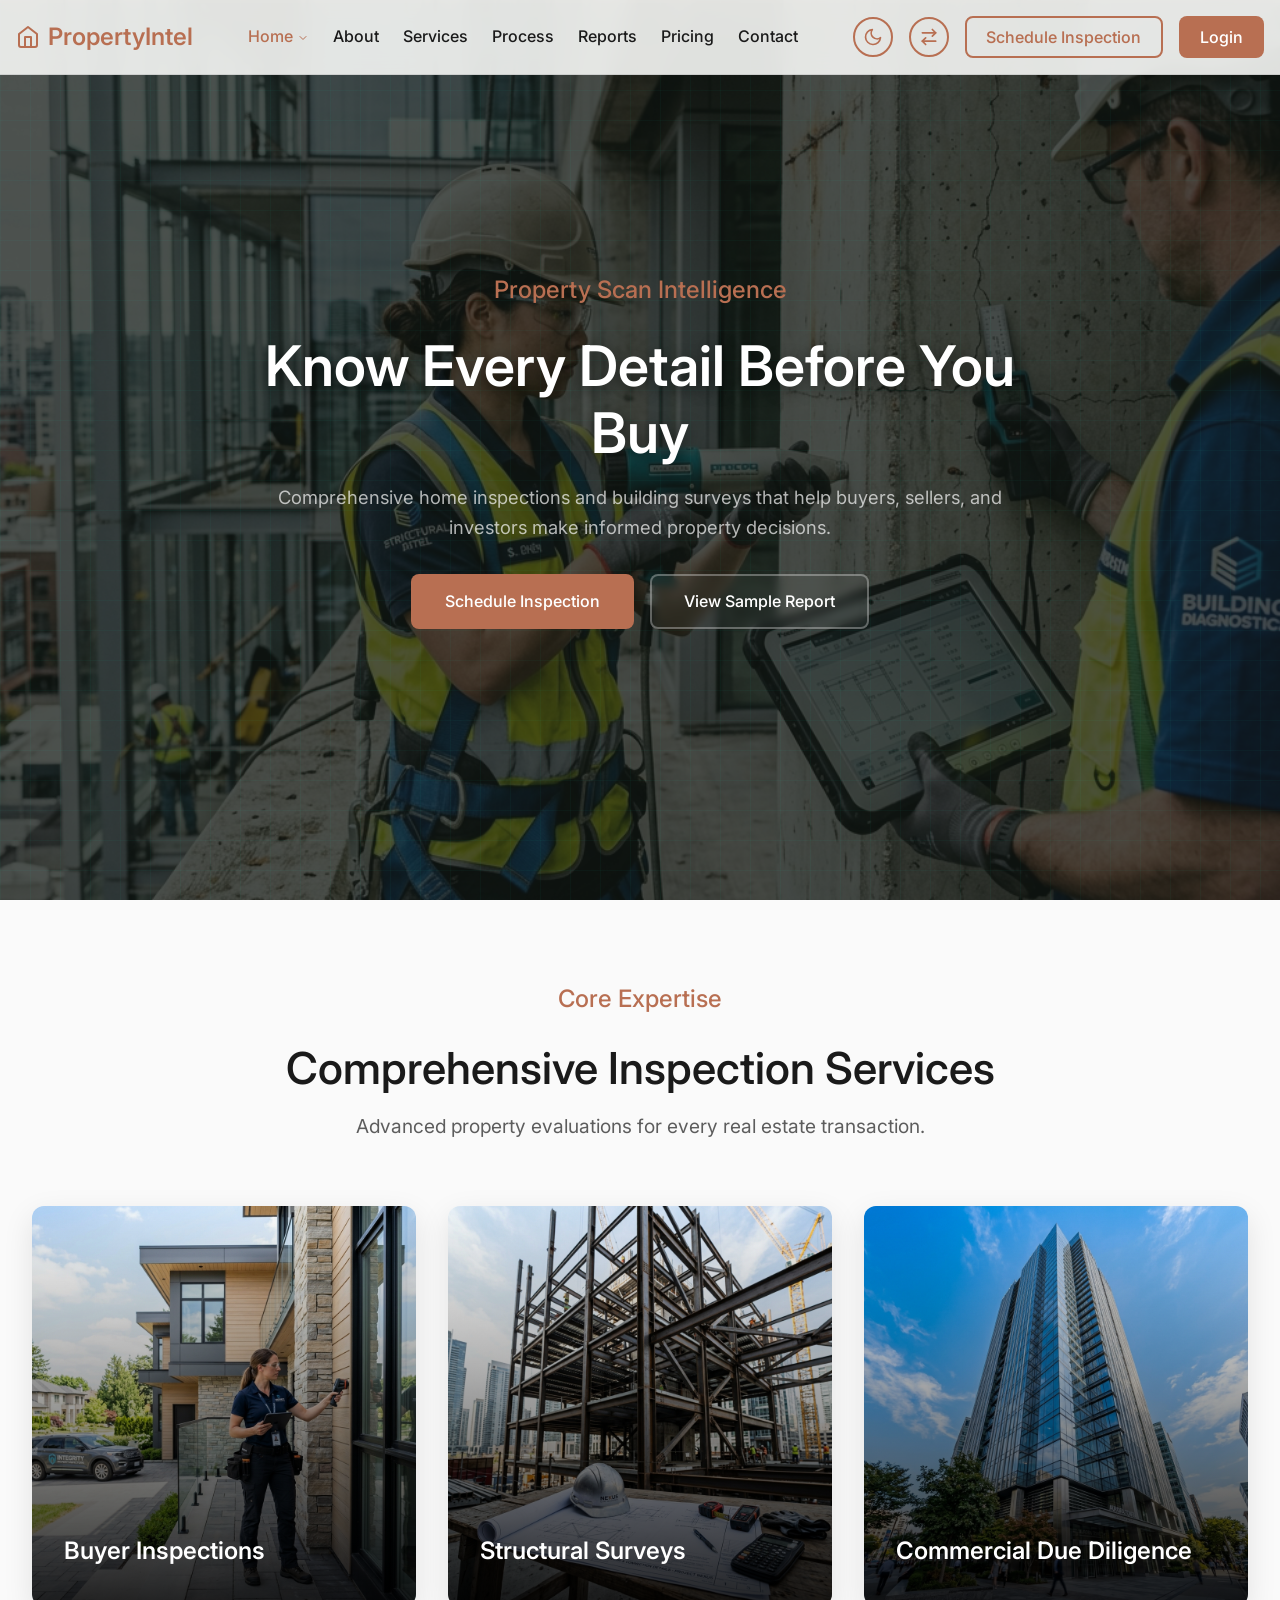
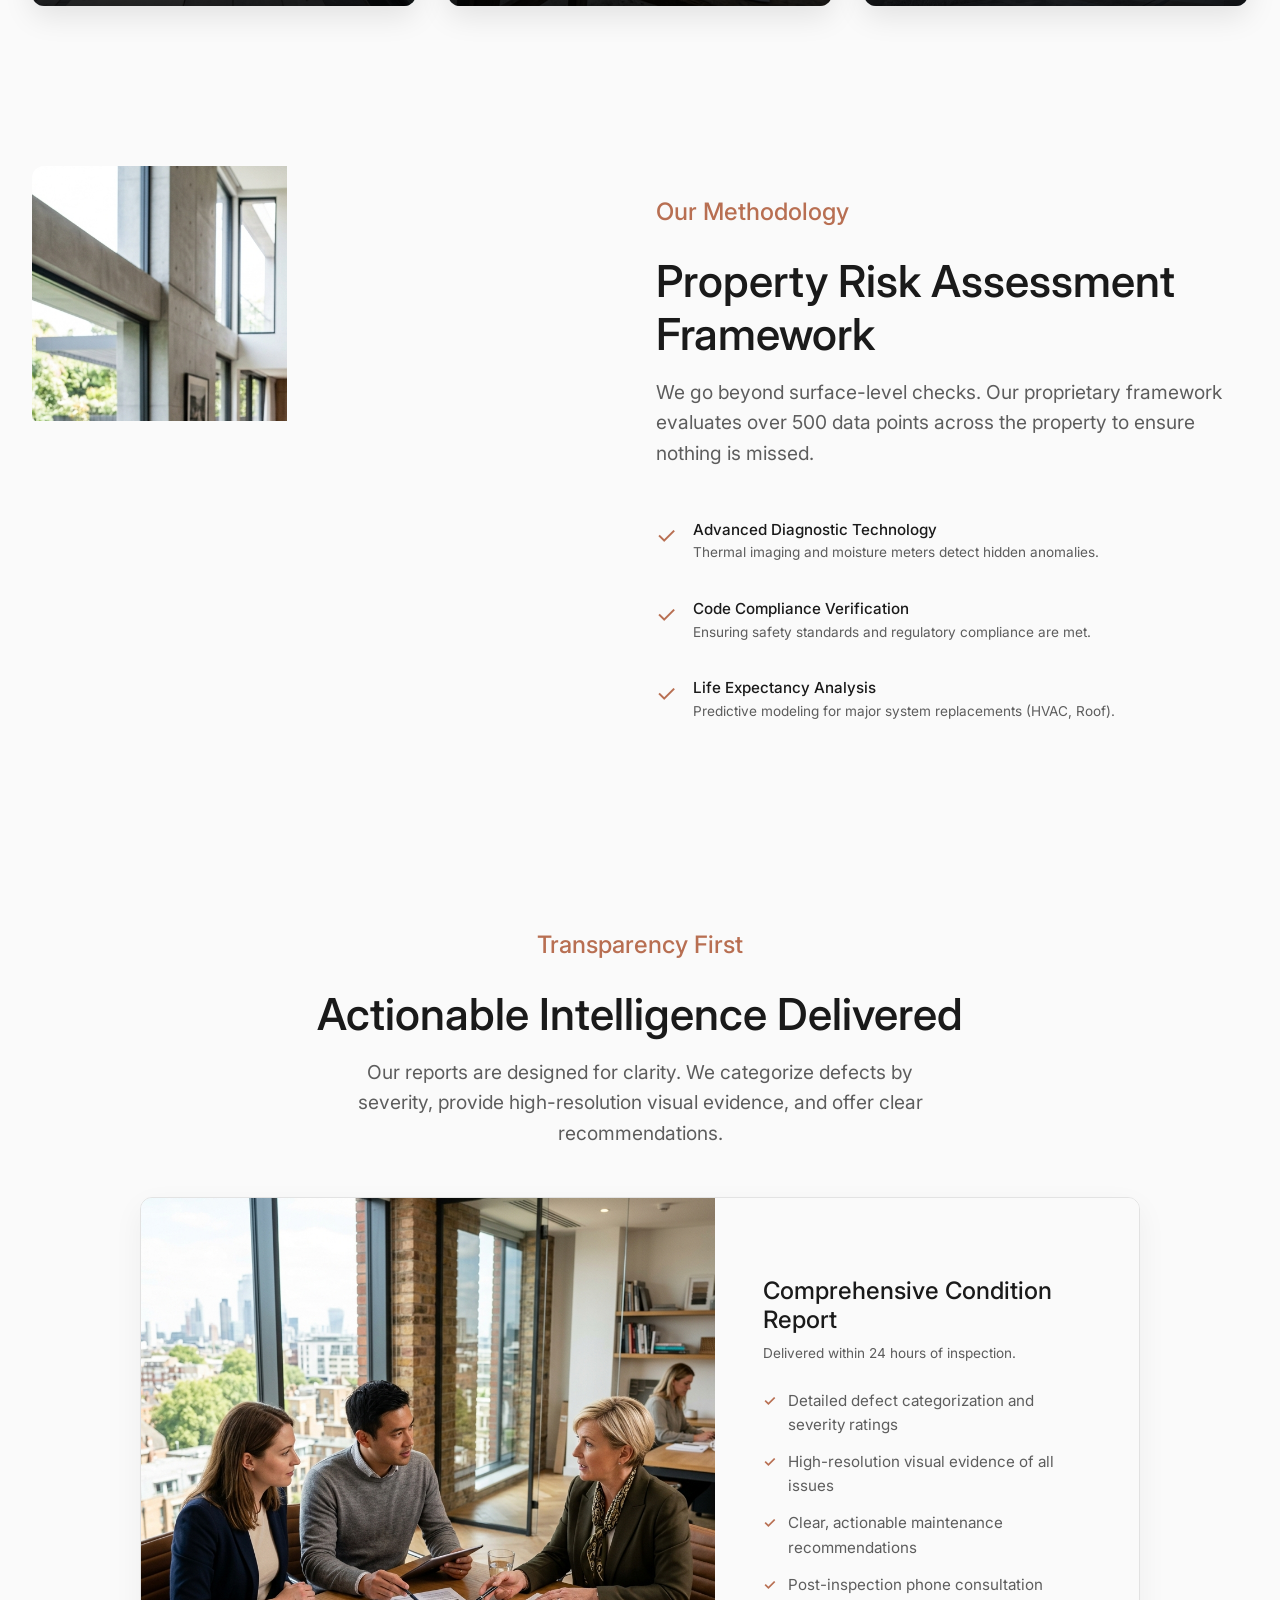
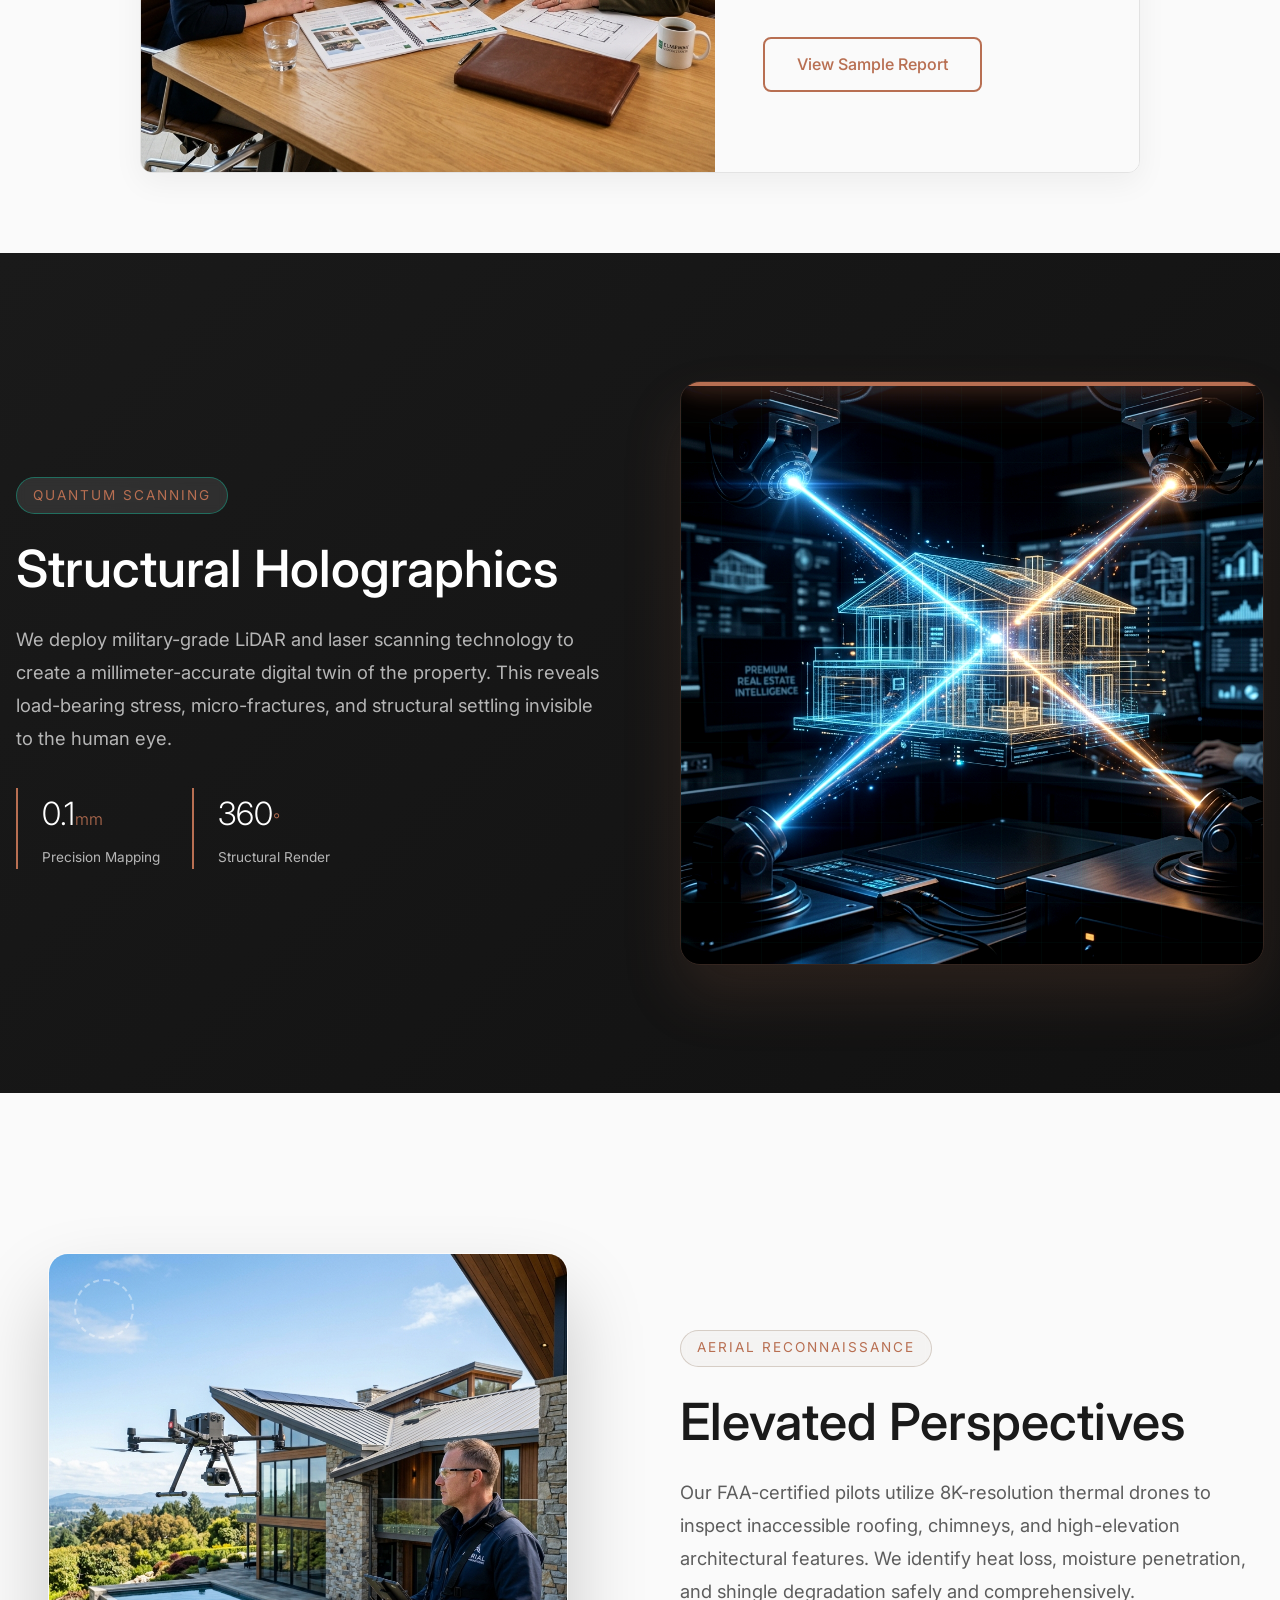
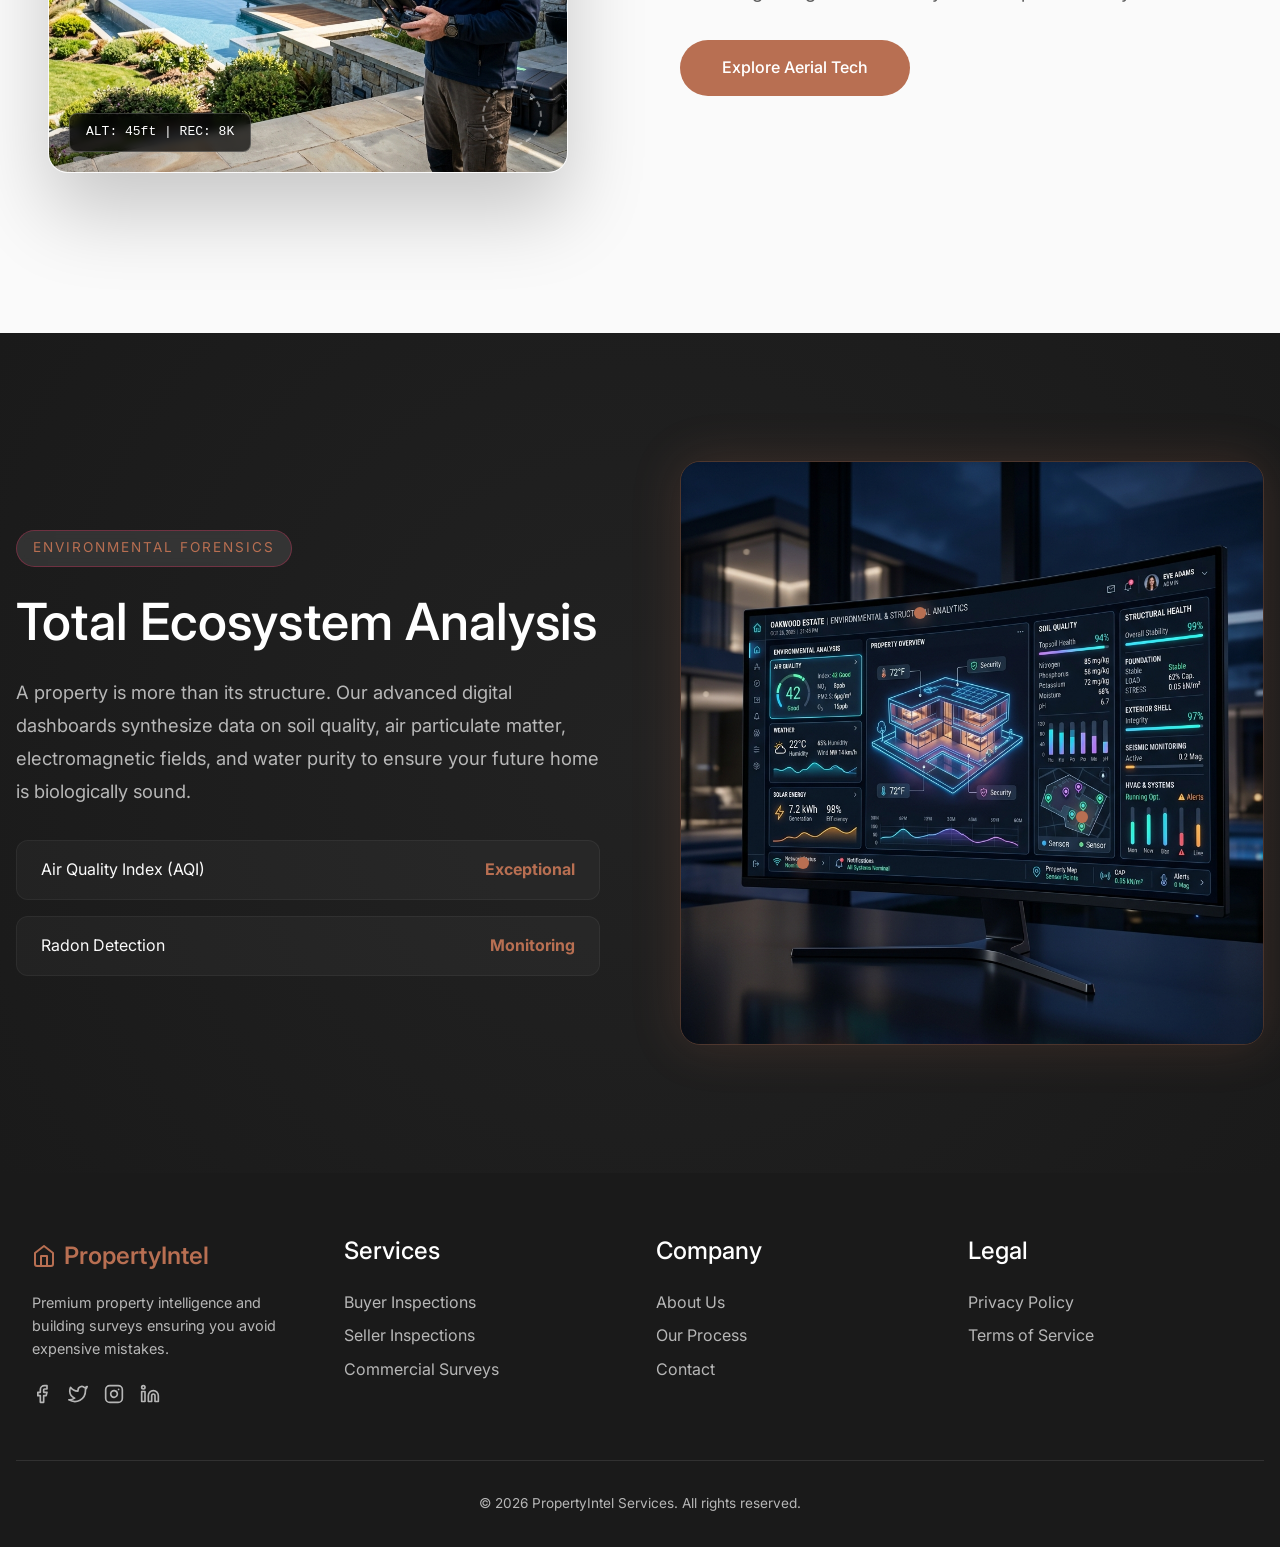
==== commit 7d168c1a: "Change RTL toggle icon to right-left arrow" ====
--- a/index.html
+++ b/index.html
@@ -45,8 +45,8 @@
                         <svg width="24" height="24" viewBox="0 0 24 24" fill="none" stroke="currentColor" stroke-width="2" stroke-linecap="round" stroke-linejoin="round" class="icon-sun"><circle cx="12" cy="12" r="5"></circle><line x1="12" y1="1" x2="12" y2="3"></line><line x1="12" y1="21" x2="12" y2="23"></line><line x1="4.22" y1="4.22" x2="5.64" y2="5.64"></line><line x1="18.36" y1="18.36" x2="19.78" y2="19.78"></line><line x1="1" y1="12" x2="3" y2="12"></line><line x1="21" y1="12" x2="23" y2="12"></line><line x1="4.22" y1="19.78" x2="5.64" y2="18.36"></line><line x1="18.36" y1="5.64" x2="19.78" y2="4.22"></line></svg>
                     </button>
                     <button class="btn btn-secondary btn-icon rtl-toggle" title="Toggle RTL" style="border: 1px solid var(--border);">
-                        <svg width="24" height="24" viewBox="0 0 24 24" fill="none" stroke="currentColor" stroke-width="2" stroke-linecap="round" stroke-linejoin="round" class="icon-rtl"><line x1="21" y1="10" x2="7" y2="10"></line><line x1="21" y1="6" x2="3" y2="6"></line><line x1="21" y1="14" x2="3" y2="14"></line><line x1="21" y1="18" x2="7" y2="18"></line></svg>
-                        <svg width="24" height="24" viewBox="0 0 24 24" fill="none" stroke="currentColor" stroke-width="2" stroke-linecap="round" stroke-linejoin="round" class="icon-ltr"><line x1="3" y1="10" x2="17" y2="10"></line><line x1="3" y1="6" x2="21" y2="6"></line><line x1="3" y1="14" x2="21" y2="14"></line><line x1="3" y1="18" x2="17" y2="18"></line></svg>
+                        <svg width="24" height="24" viewBox="0 0 24 24" fill="none" stroke="currentColor" stroke-width="2" stroke-linecap="round" stroke-linejoin="round" class="icon-rtl"><path d="m16 3 4 4-4 4"/><path d="M20 7H4"/><path d="m8 21-4-4 4-4"/><path d="M4 17h16"/></svg>
+                        <svg width="24" height="24" viewBox="0 0 24 24" fill="none" stroke="currentColor" stroke-width="2" stroke-linecap="round" stroke-linejoin="round" class="icon-ltr"><path d="m8 3-4 4 4 4"/><path d="M4 7h16"/><path d="m16 21 4-4-4-4"/><path d="M20 17H4"/></svg>
                     </button>
                 </li>
                 <li class="mobile-only-cta" style="margin-top: 1rem; margin-bottom: 1rem;">
@@ -60,8 +60,8 @@
                     <svg width="20" height="20" viewBox="0 0 24 24" fill="none" stroke="currentColor" stroke-width="2" stroke-linecap="round" stroke-linejoin="round" class="icon-sun"><circle cx="12" cy="12" r="5"></circle><line x1="12" y1="1" x2="12" y2="3"></line><line x1="12" y1="21" x2="12" y2="23"></line><line x1="4.22" y1="4.22" x2="5.64" y2="5.64"></line><line x1="18.36" y1="18.36" x2="19.78" y2="19.78"></line><line x1="1" y1="12" x2="3" y2="12"></line><line x1="21" y1="12" x2="23" y2="12"></line><line x1="4.22" y1="19.78" x2="5.64" y2="18.36"></line><line x1="18.36" y1="5.64" x2="19.78" y2="4.22"></line></svg>
                 </button>
                 <button id="rtl-toggle" class="btn btn-secondary btn-icon" title="Toggle RTL">
-                    <svg width="20" height="20" viewBox="0 0 24 24" fill="none" stroke="currentColor" stroke-width="2" stroke-linecap="round" stroke-linejoin="round" class="icon-rtl"><line x1="21" y1="10" x2="7" y2="10"></line><line x1="21" y1="6" x2="3" y2="6"></line><line x1="21" y1="14" x2="3" y2="14"></line><line x1="21" y1="18" x2="7" y2="18"></line></svg>
-                    <svg width="20" height="20" viewBox="0 0 24 24" fill="none" stroke="currentColor" stroke-width="2" stroke-linecap="round" stroke-linejoin="round" class="icon-ltr"><line x1="3" y1="10" x2="17" y2="10"></line><line x1="3" y1="6" x2="21" y2="6"></line><line x1="3" y1="14" x2="21" y2="14"></line><line x1="3" y1="18" x2="17" y2="18"></line></svg>
+                    <svg width="20" height="20" viewBox="0 0 24 24" fill="none" stroke="currentColor" stroke-width="2" stroke-linecap="round" stroke-linejoin="round" class="icon-rtl"><path d="m16 3 4 4-4 4"/><path d="M20 7H4"/><path d="m8 21-4-4 4-4"/><path d="M4 17h16"/></svg>
+                    <svg width="20" height="20" viewBox="0 0 24 24" fill="none" stroke="currentColor" stroke-width="2" stroke-linecap="round" stroke-linejoin="round" class="icon-ltr"><path d="m8 3-4 4 4 4"/><path d="M4 7h16"/><path d="m16 21 4-4-4-4"/><path d="M20 17H4"/></svg>
                 </button>
                 <a href="schedule-inspection.html" class="btn btn-secondary">Schedule Inspection</a>
                 <a href="login.html" class="btn btn-primary">Login</a>
--- a/assets/css/style.css
+++ b/assets/css/style.css
@@ -903,3 +903,52 @@
   transform: translateY(-5px);
   box-shadow: 0 8px 25px rgba(0,0,0,0.3);
 }
+
+/* About Page Floating Cards */
+.about-decorative-plate {
+  position: absolute;
+  top: -2rem;
+  right: -2rem;
+  width: 100%;
+  height: 100%;
+  border: 2px dashed var(--property-sage);
+  border-radius: var(--border-radius);
+  z-index: 1;
+}
+
+.about-floating-card {
+  position: absolute;
+  bottom: 3rem;
+  left: -3rem;
+  background: var(--card-background);
+  padding: 1.5rem 2rem;
+  border-radius: 12px;
+  box-shadow: 0 15px 35px rgba(0,0,0,0.1);
+  z-index: 3;
+  animation: droneHover 6s infinite;
+}
+
+@media (max-width: 1024px) {
+  .about-decorative-plate {
+    right: 0;
+    top: 0;
+  }
+  
+  .about-floating-card {
+    left: 1rem;
+    bottom: 1rem;
+    right: 1rem;
+  }
+}
+
+@media (max-width: 480px) {
+  .about-floating-card {
+    padding: 1rem 1.25rem;
+  }
+  .about-floating-card h4 {
+    font-size: 1.25rem;
+  }
+  .about-floating-card p {
+    font-size: 0.8rem;
+  }
+}
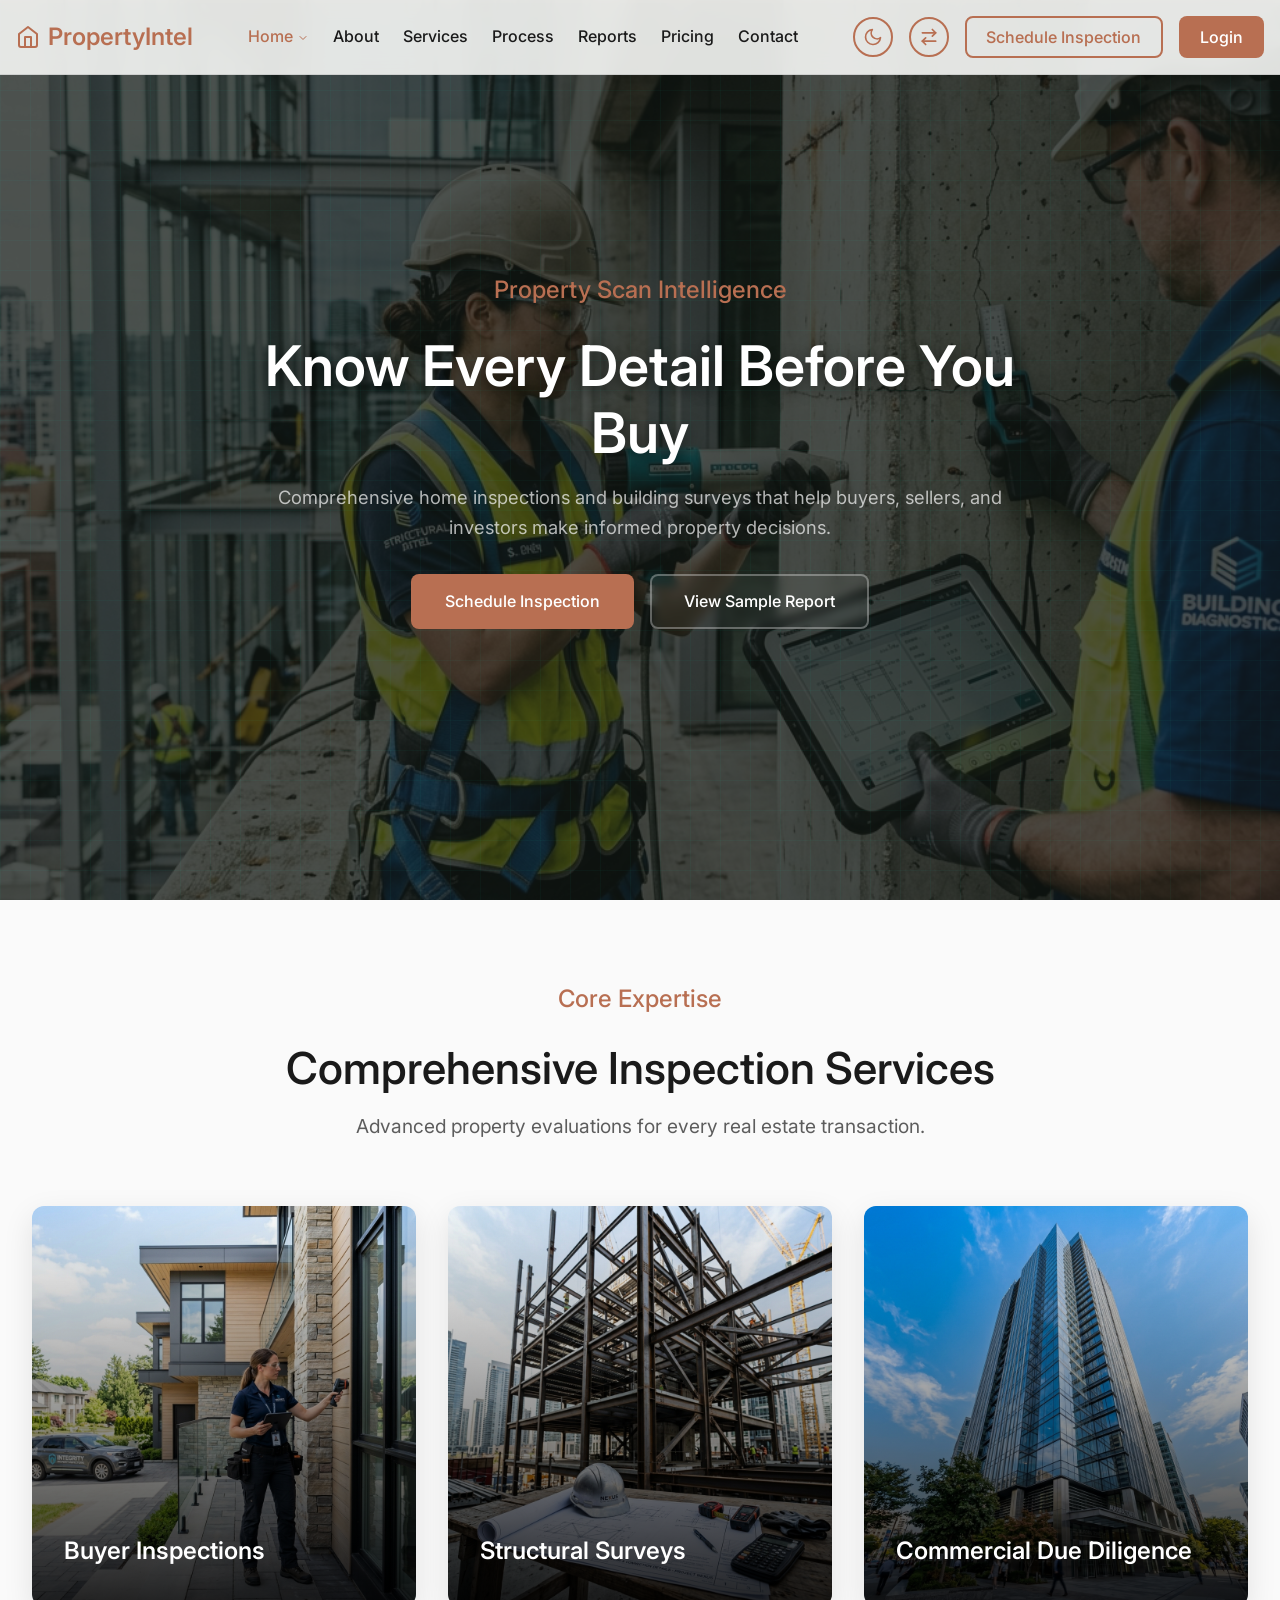
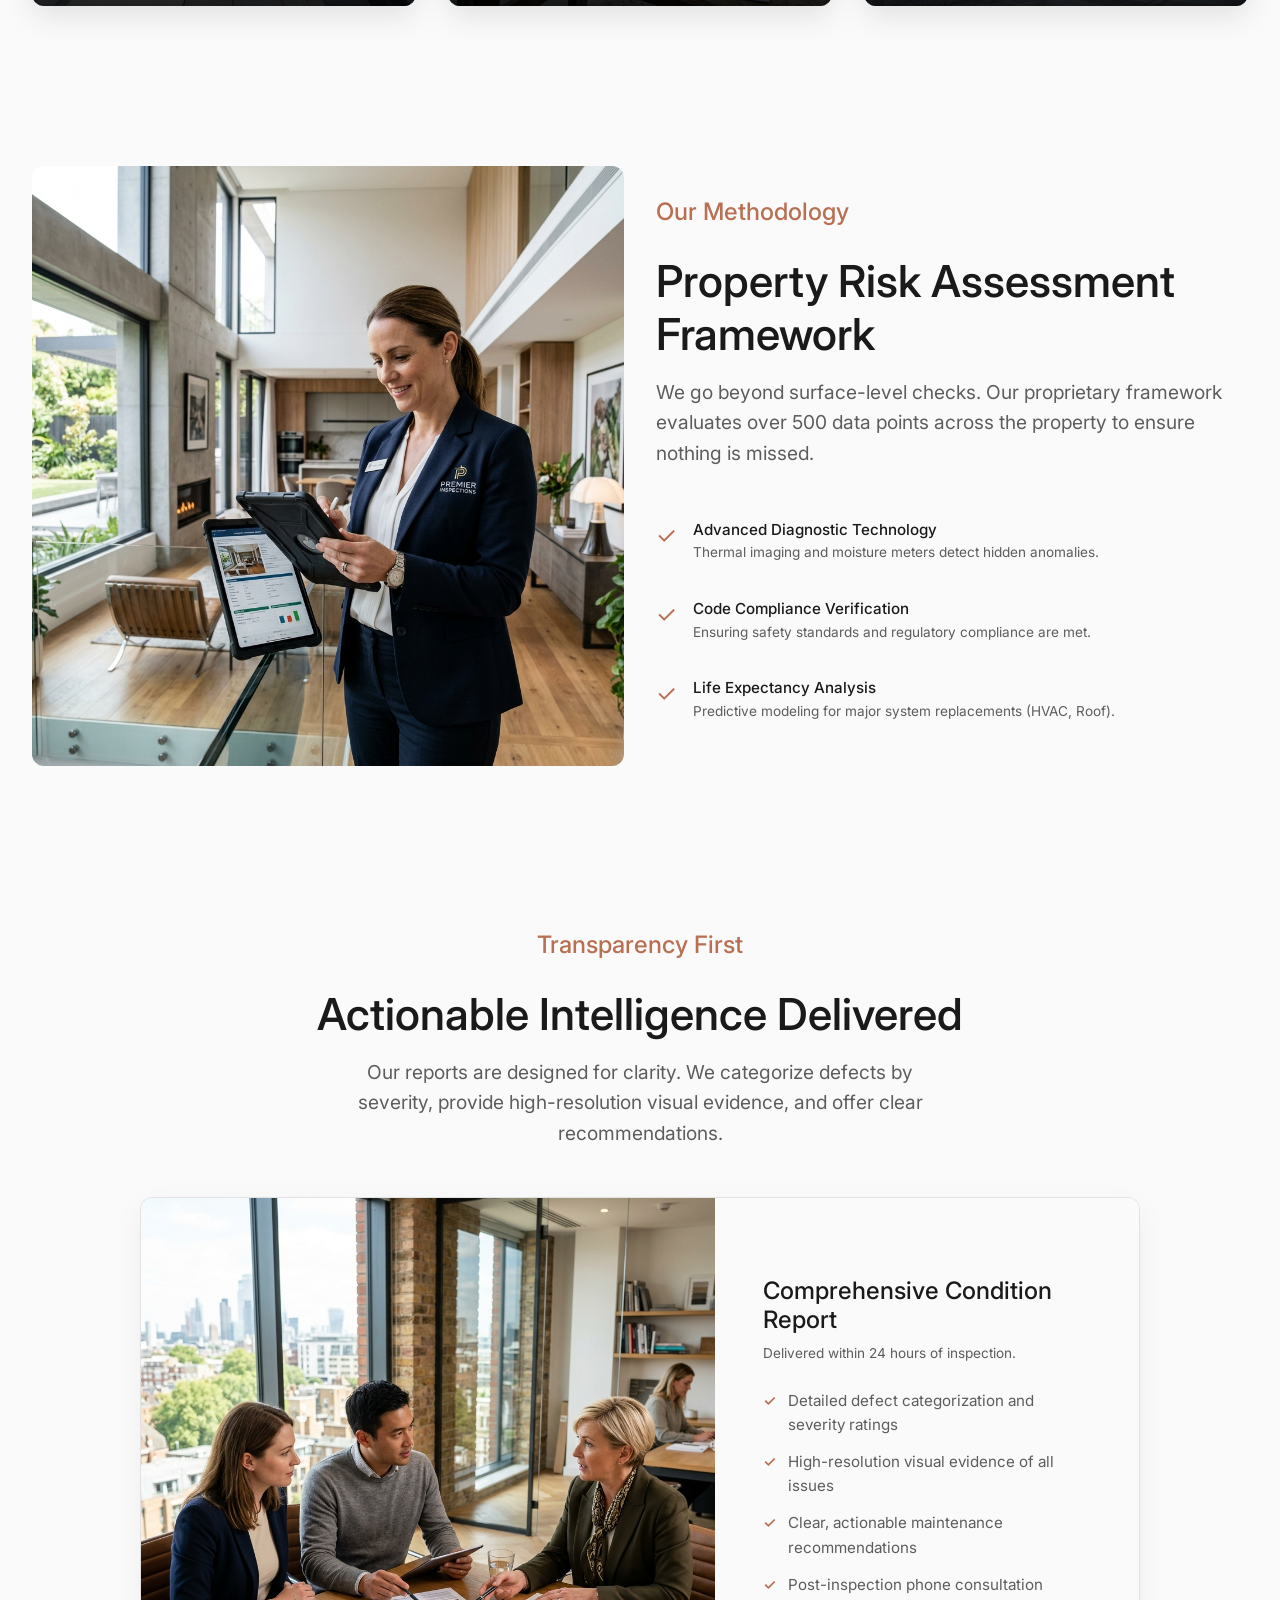
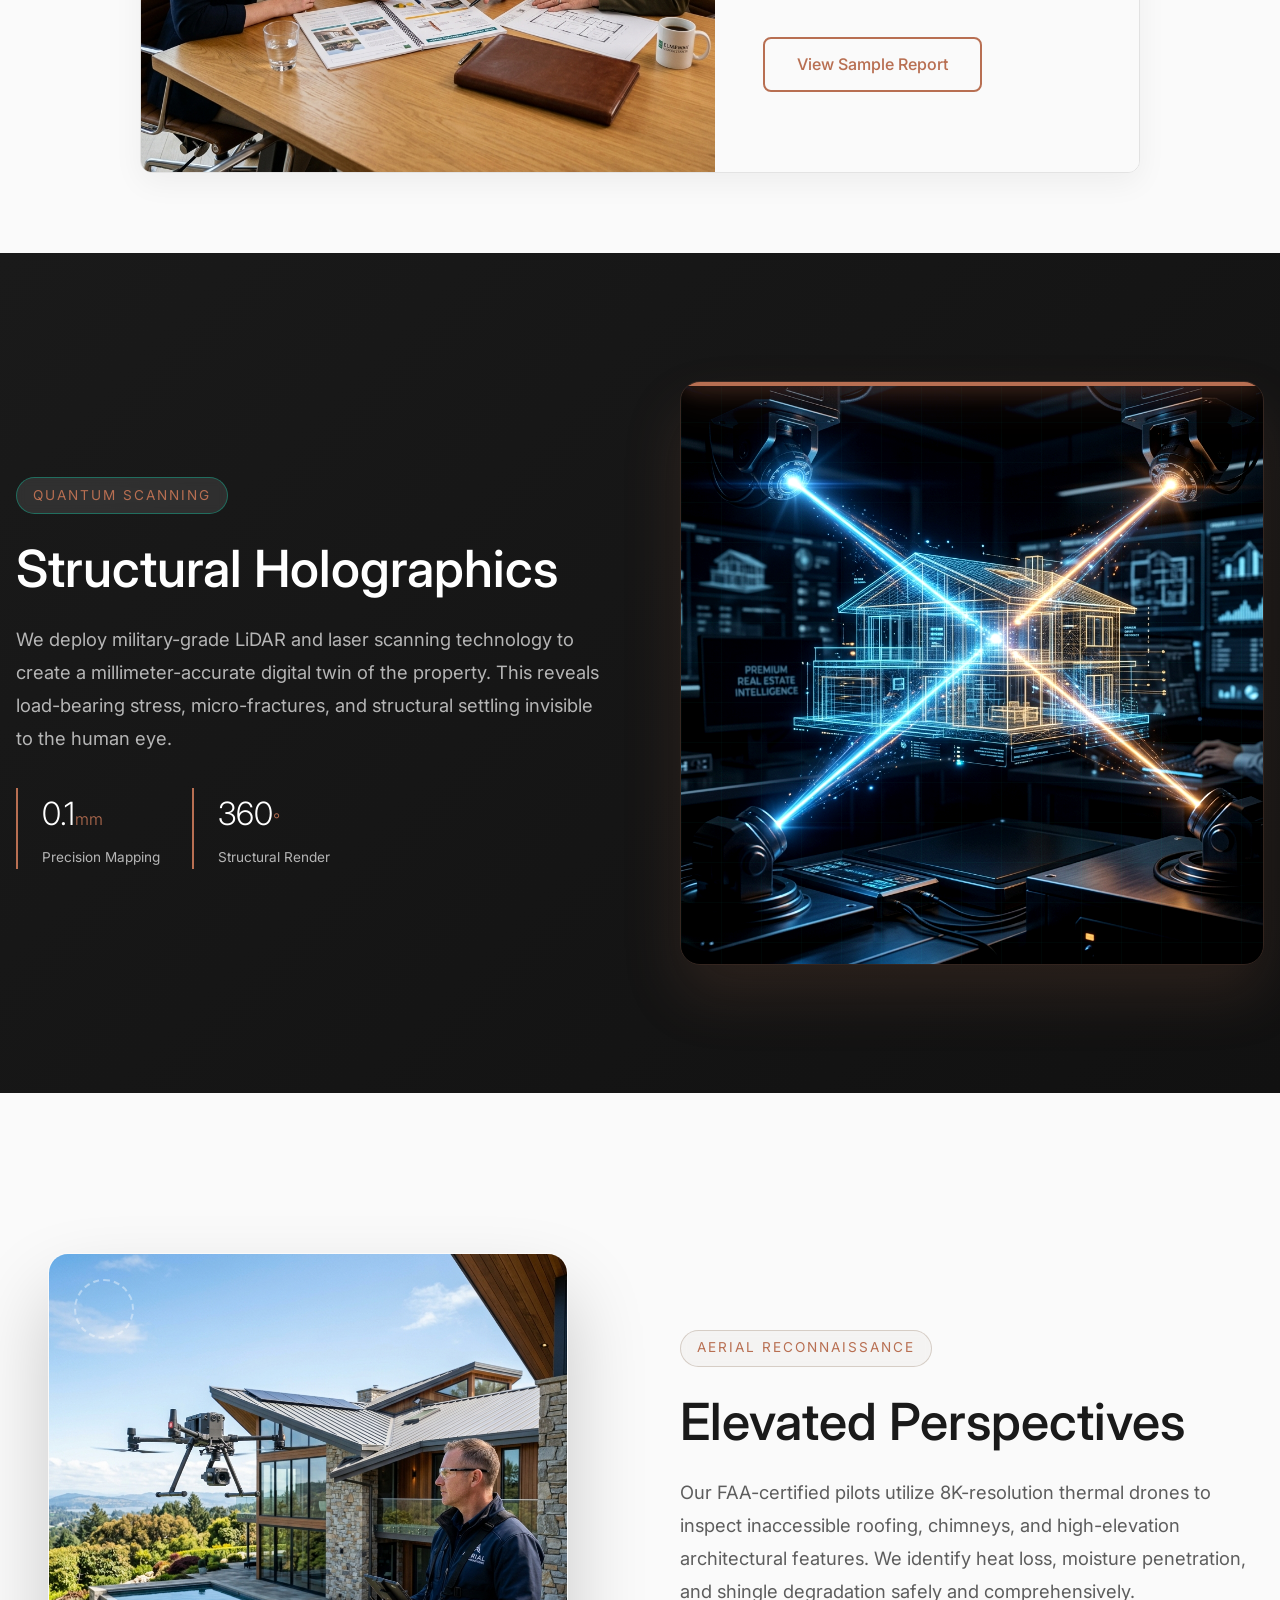
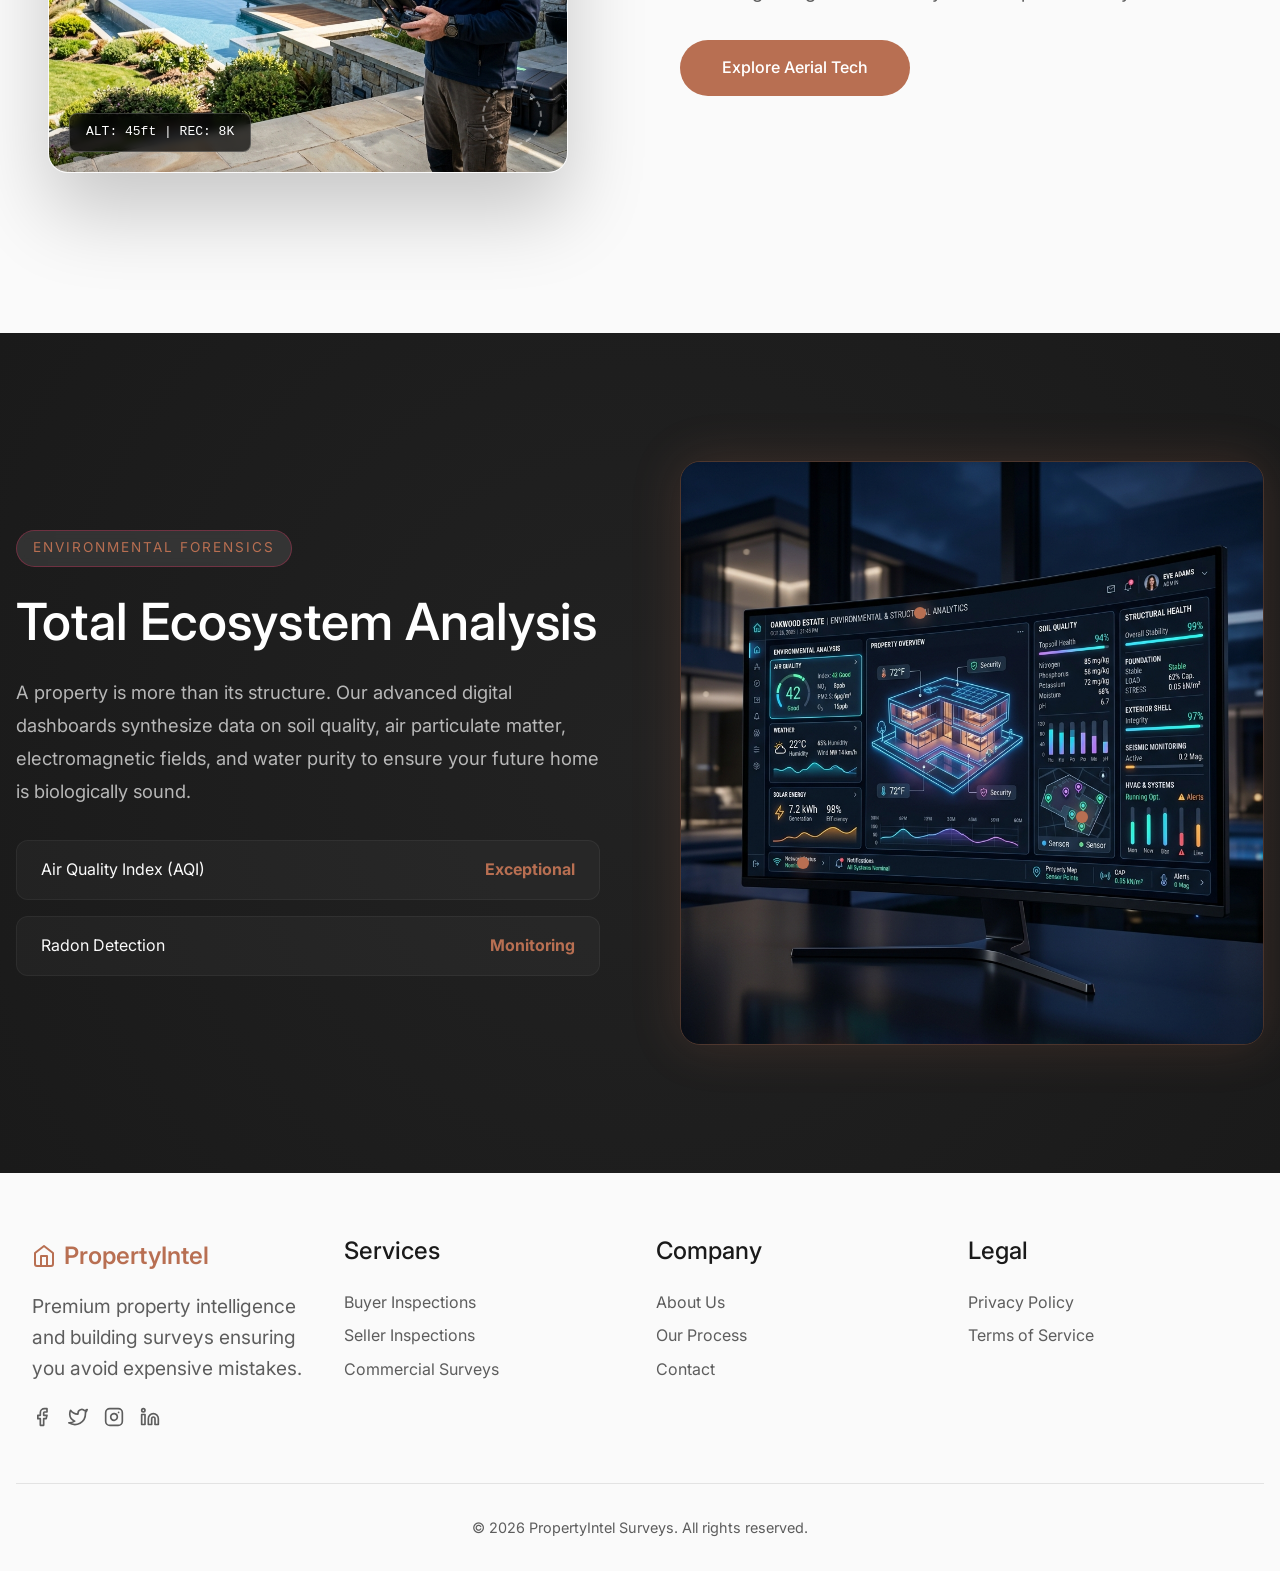
==== commit 3c2a0245: "1st commit" ====
--- a/index.html
+++ b/index.html
@@ -400,7 +400,7 @@
     </section>
 
     <!-- Footer -->
-    <footer style="background: var(--slate-charcoal); color: #fff; padding: 4rem 1rem 2rem 1rem;">
+        <footer class="site-footer">
         <div class="container grid grid-4">
             <div>
                 <a href="index.html" class="navbar-brand" style="margin-bottom: 1rem; padding: 0;">
@@ -410,48 +410,40 @@
                     </svg>
                     PropertyIntel
                 </a>
-                <p style="color: var(--soft-stone); font-size: 0.9rem;">Premium property intelligence and building surveys ensuring you avoid expensive mistakes.</p>
+                <p>Premium property intelligence and building surveys ensuring you avoid expensive mistakes.</p>
                 <div class="footer-socials" style="margin-top: 1.5rem; display: flex; gap: 1rem;">
-                    <a href="#" class="footer-social-icon" style="color: var(--soft-stone); transition: color 0.3s ease, transform 0.3s ease; " onmouseover="this.style.color='#1877F2'; this.style.transform='translateY(-3px)'" onmouseout="this.style.color='var(--soft-stone)'; this.style.transform='translateY(0)'">
-                        <svg width="20" height="20" viewBox="0 0 24 24" fill="none" stroke="currentColor" stroke-width="2" stroke-linecap="round" stroke-linejoin="round"><path d="M18 2h-3a5 5 0 0 0-5 5v3H7v4h3v8h4v-8h3l1-4h-4V7a1 1 0 0 1 1-1h3z"></path></svg>
-                    </a>
-                    <a href="#" class="footer-social-icon" style="color: var(--soft-stone); transition: color 0.3s ease, transform 0.3s ease; " onmouseover="this.style.color='#1DA1F2'; this.style.transform='translateY(-3px)'" onmouseout="this.style.color='var(--soft-stone)'; this.style.transform='translateY(0)'">
-                        <svg width="20" height="20" viewBox="0 0 24 24" fill="none" stroke="currentColor" stroke-width="2" stroke-linecap="round" stroke-linejoin="round"><path d="M23 3a10.9 10.9 0 0 1-3.14 1.53 4.48 4.48 0 0 0-7.86 3v1A10.66 10.66 0 0 1 3 4s-4 9 5 13a11.64 11.64 0 0 1-7 2c9 5 20 0 20-11.5a4.5 4.5 0 0 0-.08-.83A7.72 7.72 0 0 0 23 3z"></path></svg>
-                    </a>
-                    <a href="#" class="footer-social-icon" style="color: var(--soft-stone); transition: color 0.3s ease, transform 0.3s ease; " onmouseover="this.style.color='#E1306C'; this.style.transform='translateY(-3px)'" onmouseout="this.style.color='var(--soft-stone)'; this.style.transform='translateY(0)'">
-                        <svg width="20" height="20" viewBox="0 0 24 24" fill="none" stroke="currentColor" stroke-width="2" stroke-linecap="round" stroke-linejoin="round"><rect x="2" y="2" width="20" height="20" rx="5" ry="5"></rect><path d="M16 11.37A4 4 0 1 1 12.63 8 4 4 0 0 1 16 11.37z"></path><line x1="17.5" y1="6.5" x2="17.51" y2="6.5"></line></svg>
-                    </a>
-                    <a href="#" class="footer-social-icon" style="color: var(--soft-stone); transition: color 0.3s ease, transform 0.3s ease; " onmouseover="this.style.color='#0077b5'; this.style.transform='translateY(-3px)'" onmouseout="this.style.color='var(--soft-stone)'; this.style.transform='translateY(0)'">
-                        <svg width="20" height="20" viewBox="0 0 24 24" fill="none" stroke="currentColor" stroke-width="2" stroke-linecap="round" stroke-linejoin="round"><path d="M16 8a6 6 0 0 1 6 6v7h-4v-7a2 2 0 0 0-2-2 2 2 0 0 0-2 2v7h-4v-7a6 6 0 0 1 6-6z"></path><rect x="2" y="9" width="4" height="12"></rect><circle cx="4" cy="4" r="2"></circle></svg>
-                    </a>
-                </div>
-            </div>
-            <div>
-                <h5 style="color: #fff; margin-bottom: 1.5rem;">Services</h5>
+                    <a href="#" class="footer-social-icon facebook"><svg width="20" height="20" viewBox="0 0 24 24" fill="none" stroke="currentColor" stroke-width="2" stroke-linecap="round" stroke-linejoin="round"><path d="M18 2h-3a5 5 0 0 0-5 5v3H7v4h3v8h4v-8h3l1-4h-4V7a1 1 0 0 1 1-1h3z"></path></svg></a>
+                    <a href="#" class="footer-social-icon twitter"><svg width="20" height="20" viewBox="0 0 24 24" fill="none" stroke="currentColor" stroke-width="2" stroke-linecap="round" stroke-linejoin="round"><path d="M23 3a10.9 10.9 0 0 1-3.14 1.53 4.48 4.48 0 0 0-7.86 3v1A10.66 10.66 0 0 1 3 4s-4 9 5 13a11.64 11.64 0 0 1-7 2c9 5 20 0 20-11.5a4.5 4.5 0 0 0-.08-.83A7.72 7.72 0 0 0 23 3z"></path></svg></a>
+                    <a href="#" class="footer-social-icon instagram"><svg width="20" height="20" viewBox="0 0 24 24" fill="none" stroke="currentColor" stroke-width="2" stroke-linecap="round" stroke-linejoin="round"><rect x="2" y="2" width="20" height="20" rx="5" ry="5"></rect><path d="M16 11.37A4 4 0 1 1 12.63 8 4 4 0 0 1 16 11.37z"></path><line x1="17.5" y1="6.5" x2="17.51" y2="6.5"></line></svg></a>
+                    <a href="#" class="footer-social-icon linkedin"><svg width="20" height="20" viewBox="0 0 24 24" fill="none" stroke="currentColor" stroke-width="2" stroke-linecap="round" stroke-linejoin="round"><path d="M16 8a6 6 0 0 1 6 6v7h-4v-7a2 2 0 0 0-2-2 2 2 0 0 0-2 2v7h-4v-7a6 6 0 0 1 6-6z"></path><rect x="2" y="9" width="4" height="12"></rect><circle cx="4" cy="4" r="2"></circle></svg></a>
+                </div>
+            </div>
+            <div>
+                <h5>Services</h5>
                 <ul style="list-style: none; padding: 0;">
-                    <li style="margin-bottom: 0.5rem;"><a href="service-details.html" style="color: var(--soft-stone); text-decoration: none;">Buyer Inspections</a></li>
-                    <li style="margin-bottom: 0.5rem;"><a href="service-details.html" style="color: var(--soft-stone); text-decoration: none;">Seller Inspections</a></li>
-                    <li style="margin-bottom: 0.5rem;"><a href="service-details.html" style="color: var(--soft-stone); text-decoration: none;">Commercial Surveys</a></li>
+                    <li style="margin-bottom: 0.5rem;"><a href="services.html" class="footer-link">Buyer Inspections</a></li>
+                    <li style="margin-bottom: 0.5rem;"><a href="services.html" class="footer-link">Seller Inspections</a></li>
+                    <li style="margin-bottom: 0.5rem;"><a href="services.html" class="footer-link">Commercial Surveys</a></li>
                 </ul>
             </div>
             <div>
-                <h5 style="color: #fff; margin-bottom: 1.5rem;">Company</h5>
+                <h5>Company</h5>
                 <ul style="list-style: none; padding: 0;">
-                    <li style="margin-bottom: 0.5rem;"><a href="about.html" style="color: var(--soft-stone); text-decoration: none;">About Us</a></li>
-                    <li style="margin-bottom: 0.5rem;"><a href="inspection-process.html" style="color: var(--soft-stone); text-decoration: none;">Our Process</a></li>
-                    <li style="margin-bottom: 0.5rem;"><a href="contact.html" style="color: var(--soft-stone); text-decoration: none;">Contact</a></li>
+                    <li style="margin-bottom: 0.5rem;"><a href="about.html" class="footer-link">About Us</a></li>
+                    <li style="margin-bottom: 0.5rem;"><a href="inspection-process.html" class="footer-link">Our Process</a></li>
+                    <li style="margin-bottom: 0.5rem;"><a href="contact.html" class="footer-link">Contact</a></li>
                 </ul>
             </div>
             <div>
-                <h5 style="color: #fff; margin-bottom: 1.5rem;">Legal</h5>
+                <h5>Legal</h5>
                 <ul style="list-style: none; padding: 0;">
-                    <li style="margin-bottom: 0.5rem;"><a href="#" style="color: var(--soft-stone); text-decoration: none;">Privacy Policy</a></li>
-                    <li style="margin-bottom: 0.5rem;"><a href="#" style="color: var(--soft-stone); text-decoration: none;">Terms of Service</a></li>
+                    <li style="margin-bottom: 0.5rem;"><a href="#" class="footer-link">Privacy Policy</a></li>
+                    <li style="margin-bottom: 0.5rem;"><a href="#" class="footer-link">Terms of Service</a></li>
                 </ul>
             </div>
         </div>
-        <div class="container" style="border-top: 1px solid rgba(255,255,255,0.1); margin-top: 3rem; padding-top: 2rem; text-align: center; color: var(--soft-stone); font-size: 0.85rem;">
-            &copy; 2026 PropertyIntel Services. All rights reserved.
+        <div class="container" style="margin-top: 3rem; padding-top: 2rem; border-top: 1px solid var(--border); text-align: center; color: var(--text-secondary); font-size: 0.9rem;">
+            &copy; 2026 PropertyIntel Surveys. All rights reserved.
         </div>
     </footer>
 
--- a/assets/css/style.css
+++ b/assets/css/style.css
@@ -753,8 +753,14 @@
     align-items: stretch;
   }
   .hero-content .card-actions {
-    flex-direction: row;
+    flex-direction: column;
     align-items: center;
+    width: 100%;
+  }
+  .hero-content .card-actions .btn {
+    width: 100%;
+    max-width: 300px;
+    white-space: nowrap;
   }
 }
 
@@ -952,3 +958,48 @@
     font-size: 0.8rem;
   }
 }
+
+/* Footer Styles */
+.site-footer {
+  background-color: var(--secondary-background);
+  color: var(--text-primary);
+  padding: 4rem 1rem 2rem 1rem;
+}
+
+.site-footer h5 {
+  color: var(--text-primary);
+  margin-bottom: 1.5rem;
+}
+
+.site-footer p {
+  color: var(--text-secondary);
+}
+
+.footer-link {
+  color: var(--text-secondary);
+  text-decoration: none;
+  transition: var(--transition);
+  display: inline-block;
+}
+
+.footer-link:hover {
+  color: var(--copper-clay);
+  transform: translateX(5px);
+}
+
+[dir="rtl"] .footer-link:hover {
+  transform: translateX(-5px);
+}
+
+.footer-social-icon {
+  color: var(--text-secondary);
+  transition: var(--transition);
+}
+
+.footer-social-icon:hover {
+  transform: translateY(-3px);
+}
+.footer-social-icon.facebook:hover { color: #1877F2; }
+.footer-social-icon.twitter:hover { color: #1DA1F2; }
+.footer-social-icon.instagram:hover { color: #E1306C; }
+.footer-social-icon.linkedin:hover { color: #0077b5; }
